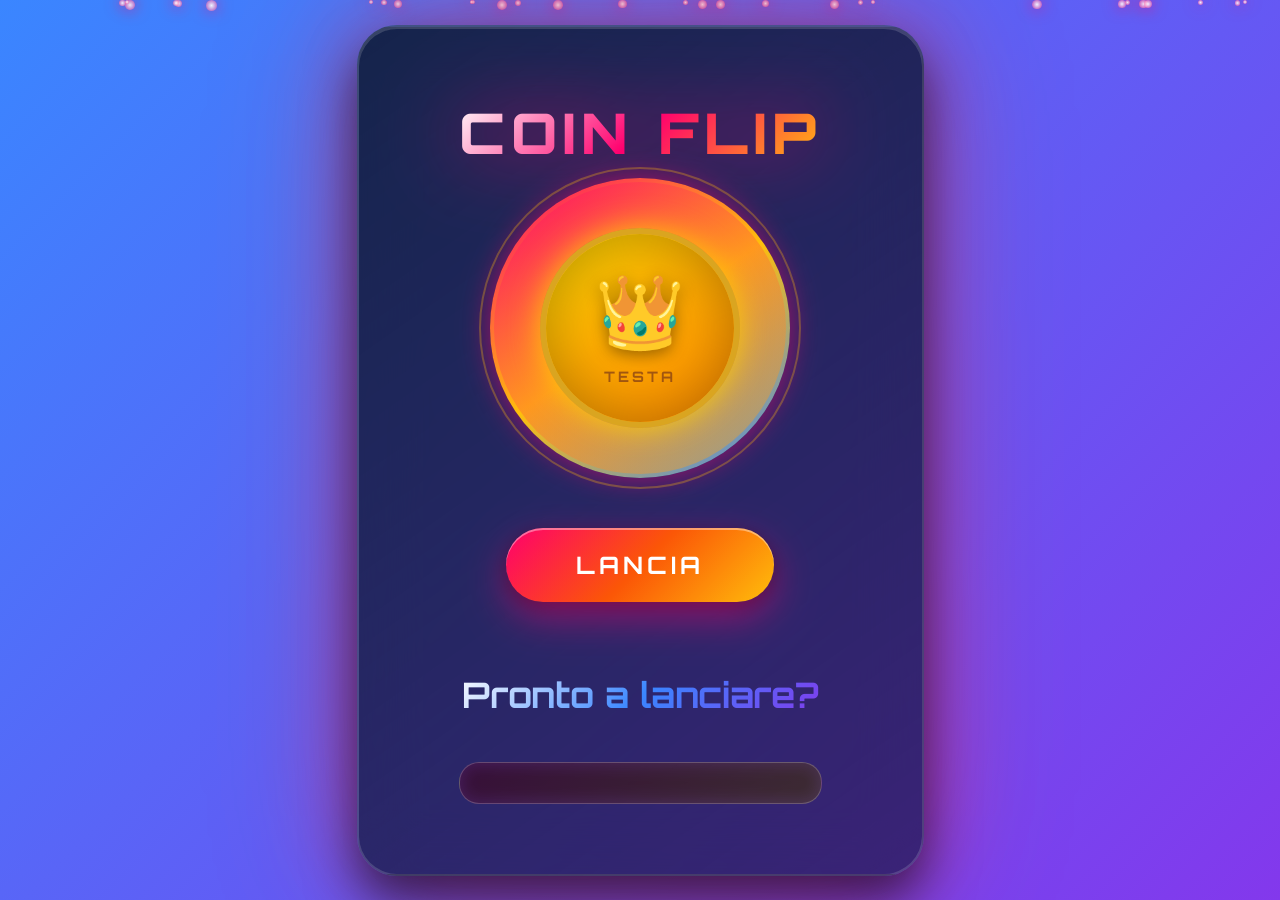
==== index.html @ 88135668 "Nuova moneta 3D CSS con animazioni fluide: rotazione realistica, effetti dorati/argentati" ====
<!DOCTYPE html>
<html lang="it">
<head>
    <meta charset="UTF-8">
    <meta name="viewport" content="width=device-width, initial-scale=1.0">
    <title>Lancio della Moneta | Coin Flip</title>
    <link rel="stylesheet" href="style.css">
</head>
<body>
    <div class="particles" id="particles"></div>
    
    <div class="container">
        <h1>COIN FLIP</h1>
        
        <div class="coin-container">
            <div class="coin-ring"></div>
            <div class="coin" id="coin">
                <div class="coin-face coin-head">
                    <div class="coin-inner">
                        <div class="coin-symbol">👑</div>
                        <div class="coin-label">TESTA</div>
                    </div>
                </div>
                <div class="coin-face coin-tail">
                    <div class="coin-inner">
                        <div class="coin-symbol">🌿</div>
                        <div class="coin-label">CROCE</div>
                    </div>
                </div>
            </div>
        </div>
        
        <button onclick="lancia()" id="btn-lancia">LANCIA</button>
        
        <p id="ris">Pronto a lanciare?</p>
        
        <div class="stats">
            <span id="stats-text"></span>
        </div>
    </div>

    <script src="script.js"></script>
</body>
</html>
---- style.css ----
@import url('https://fonts.googleapis.com/css2?family=Orbitron:wght@400;700;900&family=Rajdhani:wght@300;500;700&display=swap');

* {
    margin: 0;
    padding: 0;
    box-sizing: border-box;
}

body {
    min-height: 100vh;
    display: flex;
    flex-direction: column;
    align-items: center;
    justify-content: center;
    font-family: 'Rajdhani', sans-serif;
    background: linear-gradient(-45deg, #ff006e, #fb5607, #ffbe0b, #8338ec, #3a86ff);
    background-size: 400% 400%;
    animation: gradientShift 15s ease infinite;
    overflow: hidden;
}

@keyframes gradientShift {
    0% { background-position: 0% 50%; }
    50% { background-position: 100% 50%; }
    100% { background-position: 0% 50%; }
}

.container {
    position: relative;
    background: linear-gradient(145deg, rgba(0, 0, 0, 0.7) 0%, rgba(0, 0, 0, 0.5) 100%);
    backdrop-filter: blur(30px);
    border-radius: 40px;
    padding: 70px 100px;
    box-shadow: 
        0 25px 50px rgba(0, 0, 0, 0.6),
        0 0 100px rgba(255, 0, 110, 0.4),
        0 0 150px rgba(251, 86, 7, 0.3),
        inset 0 2px 0 rgba(255, 255, 255, 0.15);
    border: 2px solid rgba(255, 255, 255, 0.15);
    text-align: center;
    animation: containerFloat 6s ease-in-out infinite;
}

@keyframes containerFloat {
    0%, 100% { transform: translateY(0); }
    50% { transform: translateY(-10px); }
}

h1 {
    font-family: 'Orbitron', sans-serif;
    font-size: 3.5rem;
    font-weight: 900;
    background: linear-gradient(135deg, #fff 0%, #ff006e 50%, #ffbe0b 100%);
    -webkit-background-clip: text;
    -webkit-text-fill-color: transparent;
    background-clip: text;
    margin-bottom: 20px;
    letter-spacing: 6px;
    filter: drop-shadow(0 0 40px rgba(255, 0, 110, 0.9));
    animation: titlePulse 3s ease-in-out infinite;
}

@keyframes titlePulse {
    0%, 100% { filter: drop-shadow(0 0 40px rgba(255, 0, 110, 0.9)); }
    50% { filter: drop-shadow(0 0 60px rgba(255, 190, 11, 1)); }
}

.coin-container {
    position: relative;
    width: 240px;
    height: 240px;
    margin: 40px auto;
    display: flex;
    align-items: center;
    justify-content: center;
    perspective: 1200px;
}

.coin-ring {
    position: absolute;
    width: 300px;
    height: 300px;
    border-radius: 50%;
    border: 4px solid transparent;
    background: linear-gradient(145deg, rgba(255, 0, 110, 0.4), rgba(255, 190, 11, 0.4)) padding-box,
                linear-gradient(145deg, #ff006e, #ffbe0b, #3a86ff) border-box;
    animation: ringRotate 3s linear infinite;
    box-shadow: 0 0 30px rgba(255, 0, 110, 0.6);
}

@keyframes ringRotate {
    0% { transform: rotate(0deg); }
    100% { transform: rotate(360deg); }
}

.coin-ring::before {
    content: '';
    position: absolute;
    top: -15px;
    left: -15px;
    right: -15px;
    bottom: -15px;
    border-radius: 50%;
    border: 2px solid rgba(255, 190, 11, 0.3);
    animation: ringRotate 6s linear infinite reverse;
}

.coin {
    width: 200px;
    height: 200px;
    position: relative;
    transform-style: preserve-3d;
    transition: transform 0.1s;
}

.coin.flipping {
    animation: coinFlip 0.15s linear infinite;
}

@keyframes coinFlip {
    0% { transform: rotateY(0deg) rotateX(0deg); }
    25% { transform: rotateY(90deg) rotateX(10deg); }
    50% { transform: rotateY(180deg) rotateX(0deg); }
    75% { transform: rotateY(270deg) rotateX(-10deg); }
    100% { transform: rotateY(360deg) rotateX(0deg); }
}

.coin.landing-head {
    animation: landHead 1s cubic-bezier(0.68, -0.55, 0.265, 1.55) forwards;
}

.coin.landing-tail {
    animation: landTail 1s cubic-bezier(0.68, -0.55, 0.265, 1.55) forwards;
}

@keyframes landHead {
    0% { transform: rotateY(1800deg) rotateX(20deg) scale(0.5); }
    50% { transform: rotateY(0deg) rotateX(-10deg) scale(1.1); }
    70% { transform: rotateY(0deg) rotateX(5deg) scale(1); }
    100% { transform: rotateY(0deg) rotateX(0deg) scale(1); }
}

@keyframes landTail {
    0% { transform: rotateY(1800deg) rotateX(20deg) scale(0.5); }
    50% { transform: rotateY(180deg) rotateX(-10deg) scale(1.1); }
    70% { transform: rotateY(180deg) rotateX(5deg) scale(1); }
    100% { transform: rotateY(180deg) rotateX(0deg) scale(1); }
}

.coin-face {
    position: absolute;
    width: 100%;
    height: 100%;
    border-radius: 50%;
    backface-visibility: hidden;
    display: flex;
    align-items: center;
    justify-content: center;
    box-shadow: 
        0 0 30px rgba(255, 215, 0, 0.8),
        inset 0 0 60px rgba(0, 0, 0, 0.3);
}

.coin-head {
    background: linear-gradient(145deg, #ffd700 0%, #ffaa00 50%, #ff8c00 100%);
    border: 6px solid #daa520;
}

.coin-tail {
    background: linear-gradient(145deg, #c0c0c0 0%, #a8a8a8 50%, #909090 100%);
    border: 6px solid #808080;
    transform: rotateY(180deg);
}

.coin-inner {
    display: flex;
    flex-direction: column;
    align-items: center;
    justify-content: center;
}

.coin-symbol {
    font-size: 4.5rem;
    margin-bottom: 5px;
    filter: drop-shadow(0 4px 8px rgba(0, 0, 0, 0.4));
}

.coin-label {
    font-family: 'Orbitron', sans-serif;
    font-size: 0.9rem;
    font-weight: 700;
    color: rgba(0, 0, 0, 0.7);
    letter-spacing: 3px;
    text-transform: uppercase;
}

.coin-head .coin-label {
    color: rgba(139, 69, 19, 0.8);
}

.coin-tail .coin-label {
    color: rgba(50, 50, 50, 0.8);
}

button {
    position: relative;
    background: linear-gradient(135deg, #ff006e 0%, #fb5607 50%, #ffbe0b 100%);
    color: white;
    border: none;
    padding: 22px 70px;
    font-size: 1.5rem;
    font-weight: 700;
    font-family: 'Orbitron', sans-serif;
    border-radius: 60px;
    cursor: pointer;
    margin: 40px 0;
    box-shadow: 
        0 15px 40px rgba(255, 0, 110, 0.5),
        0 5px 15px rgba(0, 0, 0, 0.4),
        inset 0 2px 0 rgba(255, 255, 255, 0.4);
    transition: all 0.4s cubic-bezier(0.68, -0.55, 0.265, 1.55);
    letter-spacing: 4px;
    text-transform: uppercase;
    overflow: hidden;
}

button::before {
    content: '';
    position: absolute;
    top: 0;
    left: -100%;
    width: 100%;
    height: 100%;
    background: linear-gradient(90deg, transparent, rgba(255, 255, 255, 0.4), transparent);
    transition: left 0.5s;
}

button:hover::before {
    left: 100%;
}

button:hover {
    transform: translateY(-8px) scale(1.05);
    box-shadow: 
        0 25px 60px rgba(255, 0, 110, 0.7),
        0 10px 30px rgba(0, 0, 0, 0.5),
        inset 0 2px 0 rgba(255, 255, 255, 0.5);
}

button:active {
    transform: translateY(-4px) scale(1.02);
}

button:disabled {
    opacity: 0.7;
    cursor: not-allowed;
    transform: none;
}

#ris {
    font-family: 'Orbitron', sans-serif;
    font-size: 2.2rem;
    font-weight: 700;
    background: linear-gradient(135deg, #fff 0%, #3a86ff 50%, #8338ec 100%);
    -webkit-background-clip: text;
    -webkit-text-fill-color: transparent;
    background-clip: text;
    margin-top: 30px;
    min-height: 50px;
    animation: resultGlow 2s ease-in-out infinite;
}

@keyframes resultGlow {
    0%, 100% { filter: drop-shadow(0 0 15px rgba(58, 134, 255, 0.6)); }
    50% { filter: drop-shadow(0 0 30px rgba(131, 56, 236, 0.9)); }
}

.particles {
    position: fixed;
    top: 0;
    left: 0;
    width: 100%;
    height: 100%;
    pointer-events: none;
    z-index: -1;
}

.particle {
    position: absolute;
    background: radial-gradient(circle, rgba(255, 255, 255, 0.9) 0%, rgba(255, 0, 110, 0.5) 100%);
    border-radius: 50%;
    animation: float 20s infinite ease-in-out;
    box-shadow: 0 0 15px rgba(255, 0, 110, 0.7);
}

@keyframes float {
    0%, 100% {
        transform: translateY(100vh) rotate(0deg) scale(0);
        opacity: 0;
    }
    10% {
        opacity: 1;
        transform: translateY(80vh) rotate(180deg) scale(1);
    }
    90% {
        opacity: 1;
        transform: translateY(-80vh) rotate(540deg) scale(1);
    }
    100% {
        transform: translateY(-100vh) rotate(720deg) scale(0);
        opacity: 0;
    }
}

.stats {
    margin-top: 40px;
    padding: 20px 40px;
    background: linear-gradient(135deg, rgba(255, 0, 110, 0.15) 0%, rgba(255, 190, 11, 0.15) 100%);
    border-radius: 20px;
    border: 1px solid rgba(255, 255, 255, 0.2);
    backdrop-filter: blur(10px);
}

.stats span {
    font-family: 'Rajdhani', sans-serif;
    font-size: 1.1rem;
    font-weight: 500;
    color: rgba(255, 255, 255, 0.95);
    letter-spacing: 1px;
}

.confetti {
    position: fixed;
    pointer-events: none;
    z-index: 1000;
}

@keyframes confettiFall {
    0% {
        transform: translateY(-100vh) rotate(0deg);
        opacity: 1;
    }
    100% {
        transform: translateY(100vh) rotate(720deg);
        opacity: 0;
    }
}

@media (max-width: 768px) {
    .container {
        padding: 40px 30px;
        margin: 20px;
    }
    
    h1 {
        font-size: 2rem;
    }
    
    button {
        padding: 18px 50px;
        font-size: 1.2rem;
    }
    
    #res {
        font-size: 1.5rem;
    }
    
    .coin-container {
        width: 180px;
        height: 180px;
    }
    
    .coin {
        width: 150px;
        height: 150px;
    }
    
    .coin-ring {
        width: 220px;
        height: 220px;
    }
    
    .coin-symbol {
        font-size: 3.5rem;
    }
    
    .coin-label {
        font-size: 0.7rem;
    }
}
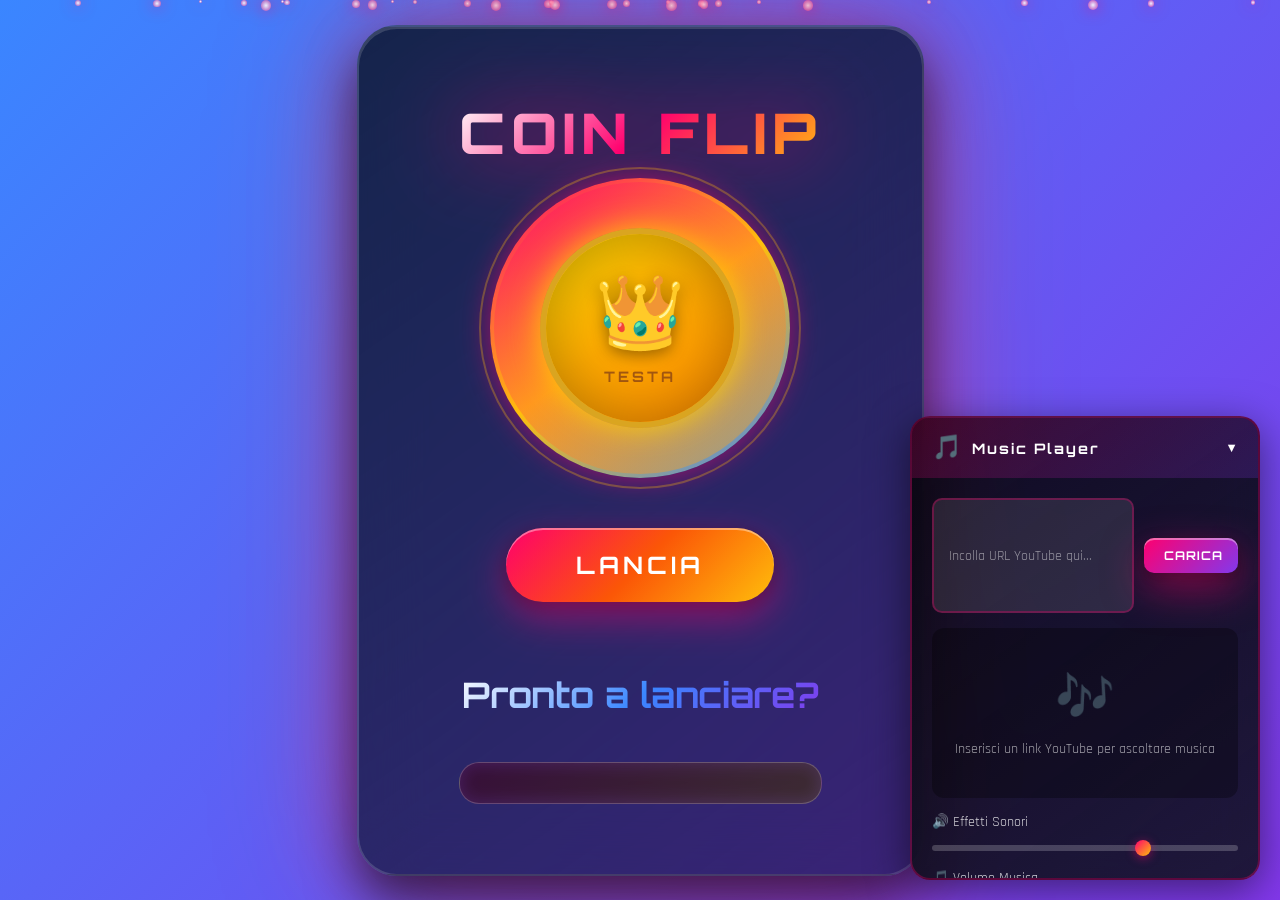
==== commit 4b246ddb: "Aggiunto player musicale YouTube e effetti sonori sintetici per lancio e risultato" ====
--- a/index.html
+++ b/index.html
@@ -38,6 +38,41 @@
             <span id="stats-text"></span>
         </div>
     </div>
+    
+    <div class="music-player" id="musicPlayer">
+        <div class="music-header" onclick="toggleMusicPlayer()">
+            <span class="music-icon">🎵</span>
+            <span class="music-title">Music Player</span>
+            <span class="music-toggle" id="toggleIcon">▼</span>
+        </div>
+        <div class="music-body" id="musicBody">
+            <div class="music-input-group">
+                <input type="text" id="youtubeUrl" placeholder="Incolla URL YouTube qui..." />
+                <button onclick="loadYouTubeVideo()" class="btn-load">CARICA</button>
+            </div>
+            <div class="youtube-container" id="youtubeContainer">
+                <div class="youtube-placeholder" id="youtubePlaceholder">
+                    <span class="placeholder-icon">🎶</span>
+                    <p>Inserisci un link YouTube per ascoltare musica</p>
+                </div>
+            </div>
+            <div class="sound-controls">
+                <div class="control-group">
+                    <label>🔊 Effetti Sonori</label>
+                    <input type="range" id="sfxVolume" min="0" max="100" value="70" onchange="updateSfxVolume()">
+                </div>
+                <div class="control-group">
+                    <label>🎵 Volume Musica</label>
+                    <input type="range" id="musicVolume" min="0" max="100" value="50" onchange="updateMusicVolume()">
+                </div>
+            </div>
+            <div class="preset-buttons">
+                <button onclick="loadPreset('dQw4w9WgXcQ')" class="preset-btn">🎸 Rick Roll</button>
+                <button onclick="loadPreset('fJ9rUzIMcZQ')" class="preset-btn">🎹 Lofi Beats</button>
+                <button onclick="loadPreset('j0kLV7U78Vk')" class="preset-btn">🎸 Rock Classics</button>
+            </div>
+        </div>
+    </div>
 
     <script src="script.js"></script>
 </body>
--- a/style.css
+++ b/style.css
@@ -346,6 +346,208 @@
     }
 }
 
+.music-player {
+    position: fixed;
+    bottom: 20px;
+    right: 20px;
+    width: 350px;
+    background: linear-gradient(145deg, rgba(0, 0, 0, 0.85) 0%, rgba(20, 20, 40, 0.9) 100%);
+    backdrop-filter: blur(20px);
+    border-radius: 20px;
+    border: 2px solid rgba(255, 0, 110, 0.3);
+    box-shadow: 0 10px 40px rgba(0, 0, 0, 0.5);
+    z-index: 100;
+    overflow: hidden;
+}
+
+.music-header {
+    padding: 15px 20px;
+    background: linear-gradient(135deg, rgba(255, 0, 110, 0.2) 0%, rgba(131, 56, 236, 0.2) 100%);
+    cursor: pointer;
+    display: flex;
+    align-items: center;
+    gap: 10px;
+    transition: all 0.3s ease;
+}
+
+.music-header:hover {
+    background: linear-gradient(135deg, rgba(255, 0, 110, 0.3) 0%, rgba(131, 56, 236, 0.3) 100%);
+}
+
+.music-icon {
+    font-size: 1.5rem;
+}
+
+.music-title {
+    font-family: 'Orbitron', sans-serif;
+    font-size: 0.9rem;
+    font-weight: 700;
+    color: #fff;
+    letter-spacing: 2px;
+    flex: 1;
+}
+
+.music-toggle {
+    color: #fff;
+    font-size: 0.8rem;
+    transition: transform 0.3s ease;
+}
+
+.music-toggle.collapsed {
+    transform: rotate(-90deg);
+}
+
+.music-body {
+    padding: 20px;
+    max-height: 400px;
+    overflow: hidden;
+    transition: all 0.4s ease;
+}
+
+.music-body.collapsed {
+    max-height: 0;
+    padding: 0 20px;
+}
+
+.music-input-group {
+    display: flex;
+    gap: 10px;
+    margin-bottom: 15px;
+}
+
+.music-input-group input {
+    flex: 1;
+    padding: 10px 15px;
+    border: 2px solid rgba(255, 0, 110, 0.3);
+    border-radius: 10px;
+    background: rgba(255, 255, 255, 0.1);
+    color: #fff;
+    font-family: 'Rajdhani', sans-serif;
+    font-size: 0.9rem;
+    outline: none;
+    transition: all 0.3s ease;
+}
+
+.music-input-group input::placeholder {
+    color: rgba(255, 255, 255, 0.5);
+}
+
+.music-input-group input:focus {
+    border-color: #ff006e;
+    background: rgba(255, 255, 255, 0.15);
+}
+
+.btn-load {
+    padding: 10px 20px;
+    background: linear-gradient(135deg, #ff006e 0%, #8338ec 100%);
+    color: #fff;
+    border: none;
+    border-radius: 10px;
+    font-family: 'Orbitron', sans-serif;
+    font-size: 0.75rem;
+    font-weight: 700;
+    cursor: pointer;
+    transition: all 0.3s ease;
+    letter-spacing: 1px;
+}
+
+.btn-load:hover {
+    transform: scale(1.05);
+    box-shadow: 0 5px 20px rgba(255, 0, 110, 0.5);
+}
+
+.youtube-container {
+    margin: 15px 0;
+    border-radius: 12px;
+    overflow: hidden;
+    background: rgba(0, 0, 0, 0.3);
+}
+
+.youtube-placeholder {
+    padding: 40px 20px;
+    text-align: center;
+    color: rgba(255, 255, 255, 0.6);
+}
+
+.placeholder-icon {
+    font-size: 3rem;
+    display: block;
+    margin-bottom: 10px;
+}
+
+.youtube-placeholder p {
+    font-size: 0.85rem;
+    font-family: 'Rajdhani', sans-serif;
+}
+
+.youtube-container iframe {
+    width: 100%;
+    height: 200px;
+    border: none;
+    border-radius: 12px;
+}
+
+.sound-controls {
+    margin: 15px 0;
+}
+
+.control-group {
+    margin-bottom: 12px;
+}
+
+.control-group label {
+    display: block;
+    font-family: 'Rajdhani', sans-serif;
+    font-size: 0.85rem;
+    color: rgba(255, 255, 255, 0.8);
+    margin-bottom: 5px;
+}
+
+.control-group input[type="range"] {
+    width: 100%;
+    height: 6px;
+    border-radius: 3px;
+    background: rgba(255, 255, 255, 0.2);
+    outline: none;
+    -webkit-appearance: none;
+}
+
+.control-group input[type="range"]::-webkit-slider-thumb {
+    -webkit-appearance: none;
+    width: 16px;
+    height: 16px;
+    border-radius: 50%;
+    background: linear-gradient(135deg, #ff006e, #ffbe0b);
+    cursor: pointer;
+    box-shadow: 0 2px 10px rgba(255, 0, 110, 0.5);
+}
+
+.preset-buttons {
+    display: flex;
+    gap: 8px;
+    flex-wrap: wrap;
+}
+
+.preset-btn {
+    flex: 1;
+    min-width: 80px;
+    padding: 8px 12px;
+    background: linear-gradient(135deg, rgba(255, 0, 110, 0.3) 0%, rgba(131, 56, 236, 0.3) 100%);
+    border: 1px solid rgba(255, 255, 255, 0.2);
+    border-radius: 8px;
+    color: #fff;
+    font-family: 'Rajdhani', sans-serif;
+    font-size: 0.75rem;
+    font-weight: 600;
+    cursor: pointer;
+    transition: all 0.3s ease;
+}
+
+.preset-btn:hover {
+    background: linear-gradient(135deg, rgba(255, 0, 110, 0.5) 0%, rgba(131, 56, 236, 0.5) 100%);
+    transform: translateY(-2px);
+}
+
 @media (max-width: 768px) {
     .container {
         padding: 40px 30px;
@@ -387,4 +589,10 @@
     .coin-label {
         font-size: 0.7rem;
     }
-}
+    
+    .music-player {
+        width: calc(100% - 40px);
+        left: 20px;
+        right: 20px;
+    }
+}
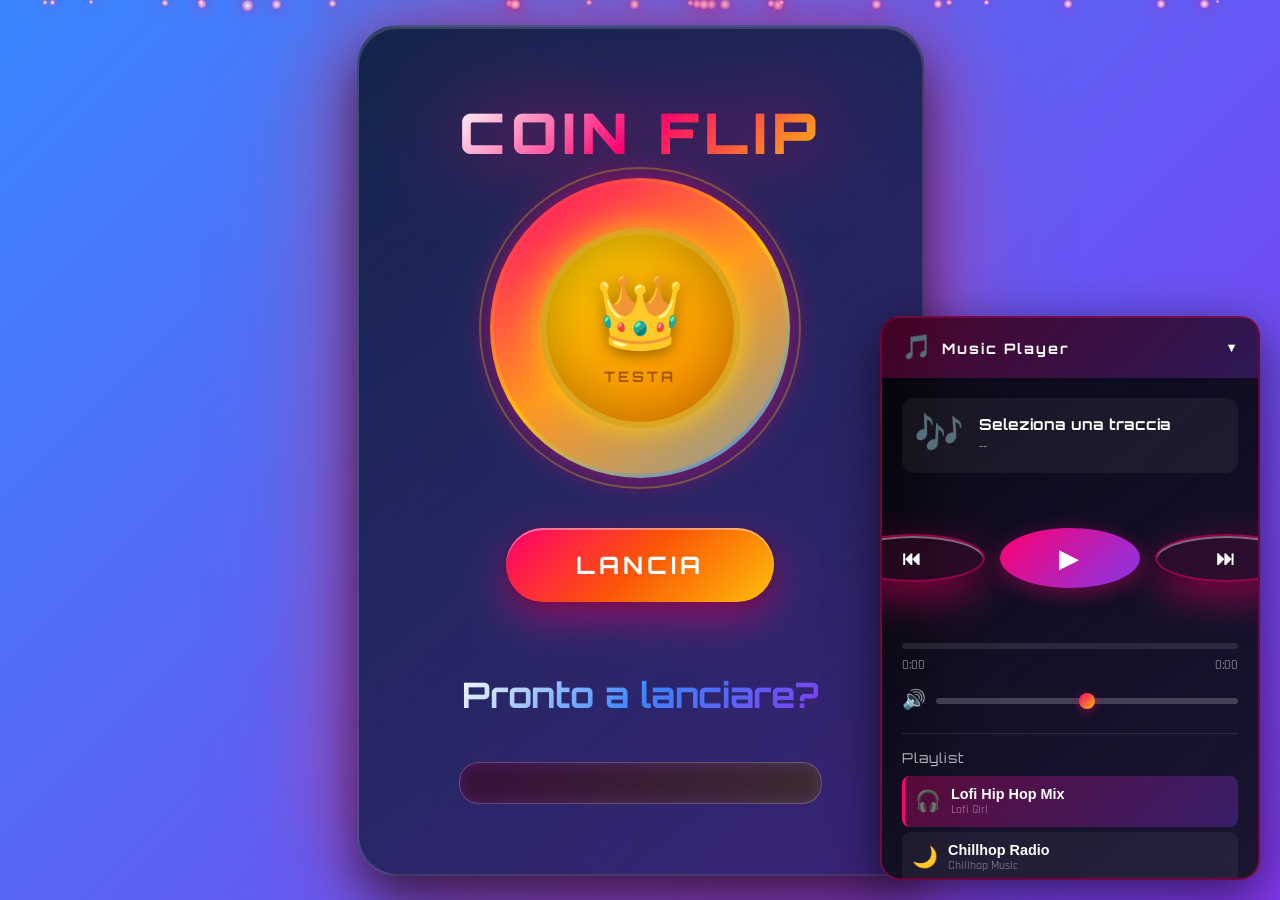
==== commit 3a73fbe3: "Rimpiazzato YouTube con player audio personalizzato: playlist, controlli completi, streaming radio" ====
--- a/index.html
+++ b/index.html
@@ -46,30 +46,40 @@
             <span class="music-toggle" id="toggleIcon">▼</span>
         </div>
         <div class="music-body" id="musicBody">
-            <div class="music-input-group">
-                <input type="text" id="youtubeUrl" placeholder="Incolla URL YouTube qui..." />
-                <button onclick="loadYouTubeVideo()" class="btn-load">CARICA</button>
-            </div>
-            <div class="youtube-container" id="youtubeContainer">
-                <div class="youtube-placeholder" id="youtubePlaceholder">
-                    <span class="placeholder-icon">🎶</span>
-                    <p>Inserisci un link YouTube per ascoltare musica</p>
+            <div class="now-playing">
+                <div class="track-info">
+                    <div class="track-icon">🎶</div>
+                    <div class="track-details">
+                        <div class="track-name" id="trackName">Seleziona una traccia</div>
+                        <div class="track-artist" id="trackArtist">--</div>
+                    </div>
                 </div>
-            </div>
-            <div class="sound-controls">
-                <div class="control-group">
-                    <label>🔊 Effetti Sonori</label>
-                    <input type="range" id="sfxVolume" min="0" max="100" value="70" onchange="updateSfxVolume()">
+                <audio id="audioPlayer" preload="auto"></audio>
+                <div class="audio-controls">
+                    <button class="control-btn" onclick="prevTrack()">⏮</button>
+                    <button class="control-btn play-btn" id="playBtn" onclick="togglePlay()">▶</button>
+                    <button class="control-btn" onclick="nextTrack()">⏭</button>
                 </div>
-                <div class="control-group">
-                    <label>🎵 Volume Musica</label>
+                <div class="progress-container" onclick="seekAudio(event)">
+                    <div class="progress-bar" id="progressBar"></div>
+                </div>
+                <div class="time-display">
+                    <span id="currentTime">0:00</span>
+                    <span id="duration">0:00</span>
+                </div>
+                <div class="volume-control">
+                    <span>🔊</span>
                     <input type="range" id="musicVolume" min="0" max="100" value="50" onchange="updateMusicVolume()">
                 </div>
             </div>
-            <div class="preset-buttons">
-                <button onclick="loadPreset('dQw4w9WgXcQ')" class="preset-btn">🎸 Rick Roll</button>
-                <button onclick="loadPreset('fJ9rUzIMcZQ')" class="preset-btn">🎹 Lofi Beats</button>
-                <button onclick="loadPreset('j0kLV7U78Vk')" class="preset-btn">🎸 Rock Classics</button>
+            <div class="playlist">
+                <div class="playlist-header">Playlist</div>
+                <div class="playlist-items" id="playlistItems">
+                </div>
+            </div>
+            <div class="custom-url">
+                <input type="text" id="customUrl" placeholder="URL file audio MP3...">
+                <button onclick="loadCustomAudio()" class="btn-load">AGGIUNGI</button>
             </div>
         </div>
     </div>
--- a/style.css
+++ b/style.css
@@ -350,19 +350,19 @@
     position: fixed;
     bottom: 20px;
     right: 20px;
-    width: 350px;
-    background: linear-gradient(145deg, rgba(0, 0, 0, 0.85) 0%, rgba(20, 20, 40, 0.9) 100%);
+    width: 380px;
+    background: linear-gradient(145deg, rgba(0, 0, 0, 0.9) 0%, rgba(20, 20, 40, 0.95) 100%);
     backdrop-filter: blur(20px);
     border-radius: 20px;
-    border: 2px solid rgba(255, 0, 110, 0.3);
-    box-shadow: 0 10px 40px rgba(0, 0, 0, 0.5);
+    border: 2px solid rgba(255, 0, 110, 0.4);
+    box-shadow: 0 15px 50px rgba(0, 0, 0, 0.6);
     z-index: 100;
     overflow: hidden;
 }
 
 .music-header {
     padding: 15px 20px;
-    background: linear-gradient(135deg, rgba(255, 0, 110, 0.2) 0%, rgba(131, 56, 236, 0.2) 100%);
+    background: linear-gradient(135deg, rgba(255, 0, 110, 0.25) 0%, rgba(131, 56, 236, 0.25) 100%);
     cursor: pointer;
     display: flex;
     align-items: center;
@@ -371,11 +371,17 @@
 }
 
 .music-header:hover {
-    background: linear-gradient(135deg, rgba(255, 0, 110, 0.3) 0%, rgba(131, 56, 236, 0.3) 100%);
+    background: linear-gradient(135deg, rgba(255, 0, 110, 0.35) 0%, rgba(131, 56, 236, 0.35) 100%);
 }
 
 .music-icon {
     font-size: 1.5rem;
+    animation: pulse 2s ease-in-out infinite;
+}
+
+@keyframes pulse {
+    0%, 100% { transform: scale(1); }
+    50% { transform: scale(1.1); }
 }
 
 .music-title {
@@ -399,8 +405,8 @@
 
 .music-body {
     padding: 20px;
-    max-height: 400px;
-    overflow: hidden;
+    max-height: 500px;
+    overflow-y: auto;
     transition: all 0.4s ease;
 }
 
@@ -409,13 +415,219 @@
     padding: 0 20px;
 }
 
-.music-input-group {
-    display: flex;
+.now-playing {
+    margin-bottom: 20px;
+}
+
+.track-info {
+    display: flex;
+    align-items: center;
+    gap: 15px;
+    margin-bottom: 15px;
+    padding: 12px;
+    background: rgba(255, 255, 255, 0.05);
+    border-radius: 12px;
+}
+
+.track-icon {
+    font-size: 2.5rem;
+    animation: bounce 1s ease-in-out infinite;
+}
+
+@keyframes bounce {
+    0%, 100% { transform: translateY(0); }
+    50% { transform: translateY(-5px); }
+}
+
+.track-icon.paused {
+    animation: none;
+}
+
+.track-details {
+    flex: 1;
+}
+
+.track-name {
+    font-family: 'Orbitron', sans-serif;
+    font-size: 0.95rem;
+    font-weight: 700;
+    color: #fff;
+    margin-bottom: 4px;
+}
+
+.track-artist {
+    font-family: 'Rajdhani', sans-serif;
+    font-size: 0.85rem;
+    color: rgba(255, 255, 255, 0.6);
+}
+
+.audio-controls {
+    display: flex;
+    align-items: center;
+    justify-content: center;
+    gap: 15px;
+    margin-bottom: 15px;
+}
+
+.control-btn {
+    width: 45px;
+    height: 45px;
+    border-radius: 50%;
+    border: 2px solid rgba(255, 0, 110, 0.5);
+    background: rgba(255, 0, 110, 0.1);
+    color: #fff;
+    font-size: 1.2rem;
+    cursor: pointer;
+    transition: all 0.3s ease;
+    display: flex;
+    align-items: center;
+    justify-content: center;
+}
+
+.control-btn:hover {
+    background: rgba(255, 0, 110, 0.3);
+    transform: scale(1.1);
+}
+
+.play-btn {
+    width: 60px;
+    height: 60px;
+    font-size: 1.5rem;
+    background: linear-gradient(135deg, #ff006e 0%, #8338ec 100%);
+    border: none;
+    box-shadow: 0 5px 20px rgba(255, 0, 110, 0.4);
+}
+
+.play-btn:hover {
+    box-shadow: 0 8px 30px rgba(255, 0, 110, 0.6);
+}
+
+.progress-container {
+    width: 100%;
+    height: 6px;
+    background: rgba(255, 255, 255, 0.1);
+    border-radius: 3px;
+    cursor: pointer;
+    margin-bottom: 8px;
+    overflow: hidden;
+}
+
+.progress-bar {
+    height: 100%;
+    background: linear-gradient(90deg, #ff006e 0%, #ffbe0b 100%);
+    border-radius: 3px;
+    width: 0%;
+    transition: width 0.1s linear;
+}
+
+.time-display {
+    display: flex;
+    justify-content: space-between;
+    font-family: 'Rajdhani', sans-serif;
+    font-size: 0.8rem;
+    color: rgba(255, 255, 255, 0.6);
+    margin-bottom: 15px;
+}
+
+.volume-control {
+    display: flex;
+    align-items: center;
     gap: 10px;
-    margin-bottom: 15px;
-}
-
-.music-input-group input {
+}
+
+.volume-control span {
+    font-size: 1.2rem;
+}
+
+.volume-control input[type="range"] {
+    flex: 1;
+    height: 6px;
+    border-radius: 3px;
+    background: rgba(255, 255, 255, 0.2);
+    outline: none;
+    -webkit-appearance: none;
+}
+
+.volume-control input[type="range"]::-webkit-slider-thumb {
+    -webkit-appearance: none;
+    width: 16px;
+    height: 16px;
+    border-radius: 50%;
+    background: linear-gradient(135deg, #ff006e, #ffbe0b);
+    cursor: pointer;
+    box-shadow: 0 2px 10px rgba(255, 0, 110, 0.5);
+}
+
+.playlist {
+    margin-top: 15px;
+    border-top: 1px solid rgba(255, 255, 255, 0.1);
+    padding-top: 15px;
+}
+
+.playlist-header {
+    font-family: 'Orbitron', sans-serif;
+    font-size: 0.85rem;
+    color: rgba(255, 255, 255, 0.7);
+    letter-spacing: 1px;
+    margin-bottom: 10px;
+}
+
+.playlist-items {
+    max-height: 150px;
+    overflow-y: auto;
+}
+
+.playlist-item {
+    display: flex;
+    align-items: center;
+    padding: 10px;
+    margin-bottom: 5px;
+    background: rgba(255, 255, 255, 0.05);
+    border-radius: 8px;
+    cursor: pointer;
+    transition: all 0.3s ease;
+}
+
+.playlist-item:hover {
+    background: rgba(255, 0, 110, 0.2);
+}
+
+.playlist-item.active {
+    background: linear-gradient(135deg, rgba(255, 0, 110, 0.3) 0%, rgba(131, 56, 236, 0.3) 100%);
+    border-left: 3px solid #ff006e;
+}
+
+.playlist-item-icon {
+    font-size: 1.3rem;
+    margin-right: 10px;
+}
+
+.playlist-item-info {
+    flex: 1;
+}
+
+.playlist-item-name {
+    font-family: 'Rajdhani', sans-serif;
+    font-size: 0.9rem;
+    color: #fff;
+    font-weight: 600;
+}
+
+.playlist-item-duration {
+    font-family: 'Rajdhani', sans-serif;
+    font-size: 0.75rem;
+    color: rgba(255, 255, 255, 0.5);
+}
+
+.custom-url {
+    display: flex;
+    gap: 10px;
+    margin-top: 15px;
+    padding-top: 15px;
+    border-top: 1px solid rgba(255, 255, 255, 0.1);
+}
+
+.custom-url input {
     flex: 1;
     padding: 10px 15px;
     border: 2px solid rgba(255, 0, 110, 0.3);
@@ -423,16 +635,16 @@
     background: rgba(255, 255, 255, 0.1);
     color: #fff;
     font-family: 'Rajdhani', sans-serif;
-    font-size: 0.9rem;
+    font-size: 0.85rem;
     outline: none;
     transition: all 0.3s ease;
 }
 
-.music-input-group input::placeholder {
-    color: rgba(255, 255, 255, 0.5);
-}
-
-.music-input-group input:focus {
+.custom-url input::placeholder {
+    color: rgba(255, 255, 255, 0.4);
+}
+
+.custom-url input:focus {
     border-color: #ff006e;
     background: rgba(255, 255, 255, 0.15);
 }
@@ -444,108 +656,17 @@
     border: none;
     border-radius: 10px;
     font-family: 'Orbitron', sans-serif;
-    font-size: 0.75rem;
+    font-size: 0.7rem;
     font-weight: 700;
     cursor: pointer;
     transition: all 0.3s ease;
     letter-spacing: 1px;
+    white-space: nowrap;
 }
 
 .btn-load:hover {
     transform: scale(1.05);
     box-shadow: 0 5px 20px rgba(255, 0, 110, 0.5);
-}
-
-.youtube-container {
-    margin: 15px 0;
-    border-radius: 12px;
-    overflow: hidden;
-    background: rgba(0, 0, 0, 0.3);
-}
-
-.youtube-placeholder {
-    padding: 40px 20px;
-    text-align: center;
-    color: rgba(255, 255, 255, 0.6);
-}
-
-.placeholder-icon {
-    font-size: 3rem;
-    display: block;
-    margin-bottom: 10px;
-}
-
-.youtube-placeholder p {
-    font-size: 0.85rem;
-    font-family: 'Rajdhani', sans-serif;
-}
-
-.youtube-container iframe {
-    width: 100%;
-    height: 200px;
-    border: none;
-    border-radius: 12px;
-}
-
-.sound-controls {
-    margin: 15px 0;
-}
-
-.control-group {
-    margin-bottom: 12px;
-}
-
-.control-group label {
-    display: block;
-    font-family: 'Rajdhani', sans-serif;
-    font-size: 0.85rem;
-    color: rgba(255, 255, 255, 0.8);
-    margin-bottom: 5px;
-}
-
-.control-group input[type="range"] {
-    width: 100%;
-    height: 6px;
-    border-radius: 3px;
-    background: rgba(255, 255, 255, 0.2);
-    outline: none;
-    -webkit-appearance: none;
-}
-
-.control-group input[type="range"]::-webkit-slider-thumb {
-    -webkit-appearance: none;
-    width: 16px;
-    height: 16px;
-    border-radius: 50%;
-    background: linear-gradient(135deg, #ff006e, #ffbe0b);
-    cursor: pointer;
-    box-shadow: 0 2px 10px rgba(255, 0, 110, 0.5);
-}
-
-.preset-buttons {
-    display: flex;
-    gap: 8px;
-    flex-wrap: wrap;
-}
-
-.preset-btn {
-    flex: 1;
-    min-width: 80px;
-    padding: 8px 12px;
-    background: linear-gradient(135deg, rgba(255, 0, 110, 0.3) 0%, rgba(131, 56, 236, 0.3) 100%);
-    border: 1px solid rgba(255, 255, 255, 0.2);
-    border-radius: 8px;
-    color: #fff;
-    font-family: 'Rajdhani', sans-serif;
-    font-size: 0.75rem;
-    font-weight: 600;
-    cursor: pointer;
-    transition: all 0.3s ease;
-}
-
-.preset-btn:hover {
-    background: linear-gradient(135deg, rgba(255, 0, 110, 0.5) 0%, rgba(131, 56, 236, 0.5) 100%);
-    transform: translateY(-2px);
 }
 
 @media (max-width: 768px) {
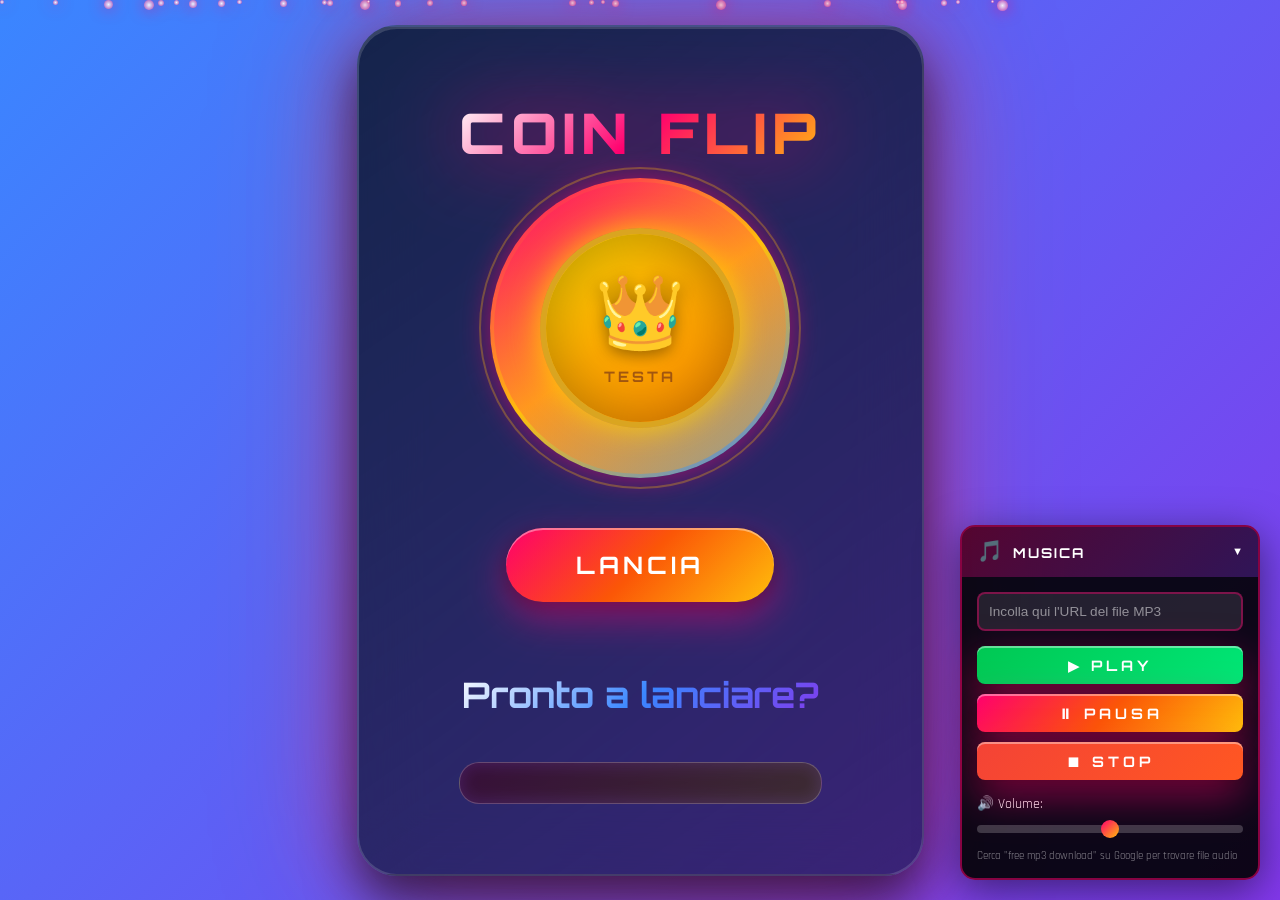
==== commit f9b1f94d: "Player musica semplificato: input URL MP3 con controlli base play/pausa/stop" ====
--- a/index.html
+++ b/index.html
@@ -39,48 +39,22 @@
         </div>
     </div>
     
-    <div class="music-player" id="musicPlayer">
-        <div class="music-header" onclick="toggleMusicPlayer()">
-            <span class="music-icon">🎵</span>
-            <span class="music-title">Music Player</span>
-            <span class="music-toggle" id="toggleIcon">▼</span>
+    <div class="music-player">
+        <div class="music-header" onclick="togglePlayer()">
+            <span>🎵</span>
+            <span class="music-title">MUSICA</span>
+            <span id="toggleIcon">▼</span>
         </div>
         <div class="music-body" id="musicBody">
-            <div class="now-playing">
-                <div class="track-info">
-                    <div class="track-icon">🎶</div>
-                    <div class="track-details">
-                        <div class="track-name" id="trackName">Seleziona una traccia</div>
-                        <div class="track-artist" id="trackArtist">--</div>
-                    </div>
-                </div>
-                <audio id="audioPlayer" preload="auto"></audio>
-                <div class="audio-controls">
-                    <button class="control-btn" onclick="prevTrack()">⏮</button>
-                    <button class="control-btn play-btn" id="playBtn" onclick="togglePlay()">▶</button>
-                    <button class="control-btn" onclick="nextTrack()">⏭</button>
-                </div>
-                <div class="progress-container" onclick="seekAudio(event)">
-                    <div class="progress-bar" id="progressBar"></div>
-                </div>
-                <div class="time-display">
-                    <span id="currentTime">0:00</span>
-                    <span id="duration">0:00</span>
-                </div>
-                <div class="volume-control">
-                    <span>🔊</span>
-                    <input type="range" id="musicVolume" min="0" max="100" value="50" onchange="updateMusicVolume()">
-                </div>
+            <input type="text" id="audioUrl" placeholder="Incolla qui l'URL del file MP3">
+            <button onclick="playAudio()" class="play-btn">▶ PLAY</button>
+            <button onclick="pauseAudio()" class="pause-btn">⏸ PAUSA</button>
+            <button onclick="stopAudio()" class="stop-btn">⏹ STOP</button>
+            <div class="volume-box">
+                <label>🔊 Volume:</label>
+                <input type="range" id="volumeSlider" min="0" max="100" value="50" onchange="changeVolume()">
             </div>
-            <div class="playlist">
-                <div class="playlist-header">Playlist</div>
-                <div class="playlist-items" id="playlistItems">
-                </div>
-            </div>
-            <div class="custom-url">
-                <input type="text" id="customUrl" placeholder="URL file audio MP3...">
-                <button onclick="loadCustomAudio()" class="btn-load">AGGIUNGI</button>
-            </div>
+            <p class="help-text">Cerca "free mp3 download" su Google per trovare file audio</p>
         </div>
     </div>
 
--- a/style.css
+++ b/style.css
@@ -350,323 +350,128 @@
     position: fixed;
     bottom: 20px;
     right: 20px;
-    width: 380px;
-    background: linear-gradient(145deg, rgba(0, 0, 0, 0.9) 0%, rgba(20, 20, 40, 0.95) 100%);
-    backdrop-filter: blur(20px);
-    border-radius: 20px;
-    border: 2px solid rgba(255, 0, 110, 0.4);
-    box-shadow: 0 15px 50px rgba(0, 0, 0, 0.6);
+    width: 300px;
+    background: rgba(0, 0, 0, 0.9);
+    border-radius: 15px;
+    border: 2px solid rgba(255, 0, 110, 0.5);
+    box-shadow: 0 10px 40px rgba(0, 0, 0, 0.5);
     z-index: 100;
-    overflow: hidden;
 }
 
 .music-header {
-    padding: 15px 20px;
-    background: linear-gradient(135deg, rgba(255, 0, 110, 0.25) 0%, rgba(131, 56, 236, 0.25) 100%);
+    padding: 12px 15px;
+    background: linear-gradient(135deg, rgba(255, 0, 110, 0.3) 0%, rgba(131, 56, 236, 0.3) 100%);
     cursor: pointer;
     display: flex;
     align-items: center;
     gap: 10px;
-    transition: all 0.3s ease;
-}
-
-.music-header:hover {
-    background: linear-gradient(135deg, rgba(255, 0, 110, 0.35) 0%, rgba(131, 56, 236, 0.35) 100%);
-}
-
-.music-icon {
-    font-size: 1.5rem;
-    animation: pulse 2s ease-in-out infinite;
-}
-
-@keyframes pulse {
-    0%, 100% { transform: scale(1); }
-    50% { transform: scale(1.1); }
+    border-radius: 13px 13px 0 0;
+    font-size: 1.3rem;
 }
 
 .music-title {
     font-family: 'Orbitron', sans-serif;
-    font-size: 0.9rem;
+    font-size: 0.85rem;
     font-weight: 700;
     color: #fff;
     letter-spacing: 2px;
     flex: 1;
 }
 
-.music-toggle {
-    color: #fff;
-    font-size: 0.8rem;
-    transition: transform 0.3s ease;
-}
-
-.music-toggle.collapsed {
-    transform: rotate(-90deg);
+#toggleIcon {
+    color: #fff;
+    font-size: 0.7rem;
+    transition: transform 0.3s;
 }
 
 .music-body {
-    padding: 20px;
-    max-height: 500px;
-    overflow-y: auto;
-    transition: all 0.4s ease;
-}
-
-.music-body.collapsed {
-    max-height: 0;
-    padding: 0 20px;
-}
-
-.now-playing {
-    margin-bottom: 20px;
-}
-
-.track-info {
-    display: flex;
-    align-items: center;
-    gap: 15px;
-    margin-bottom: 15px;
-    padding: 12px;
-    background: rgba(255, 255, 255, 0.05);
-    border-radius: 12px;
-}
-
-.track-icon {
-    font-size: 2.5rem;
-    animation: bounce 1s ease-in-out infinite;
-}
-
-@keyframes bounce {
-    0%, 100% { transform: translateY(0); }
-    50% { transform: translateY(-5px); }
-}
-
-.track-icon.paused {
-    animation: none;
-}
-
-.track-details {
-    flex: 1;
-}
-
-.track-name {
-    font-family: 'Orbitron', sans-serif;
-    font-size: 0.95rem;
+    padding: 15px;
+}
+
+.music-body.hidden {
+    display: none;
+}
+
+.music-body input[type="text"] {
+    width: 100%;
+    padding: 10px;
+    border: 2px solid rgba(255, 0, 110, 0.4);
+    border-radius: 8px;
+    background: rgba(255, 255, 255, 0.1);
+    color: #fff;
+    font-size: 0.85rem;
+    margin-bottom: 10px;
+    outline: none;
+}
+
+.music-body input[type="text"]::placeholder {
+    color: rgba(255, 255, 255, 0.5);
+}
+
+.music-body button {
+    width: 100%;
+    padding: 10px;
+    margin: 5px 0;
+    font-size: 0.9rem;
+    border: none;
+    border-radius: 8px;
+    cursor: pointer;
     font-weight: 700;
-    color: #fff;
-    margin-bottom: 4px;
-}
-
-.track-artist {
-    font-family: 'Rajdhani', sans-serif;
+    transition: all 0.3s;
+}
+
+.play-btn {
+    background: linear-gradient(135deg, #00c853, #00e676);
+    color: #fff;
+}
+
+.pausa-btn {
+    background: linear-gradient(135deg, #ff9800, #ffc107);
+    color: #fff;
+}
+
+.stop-btn {
+    background: linear-gradient(135deg, #f44336, #ff5722);
+    color: #fff;
+}
+
+.music-body button:hover {
+    transform: scale(1.02);
+}
+
+.volume-box {
+    margin-top: 10px;
+}
+
+.volume-box label {
+    display: block;
+    color: #fff;
     font-size: 0.85rem;
-    color: rgba(255, 255, 255, 0.6);
-}
-
-.audio-controls {
-    display: flex;
-    align-items: center;
-    justify-content: center;
-    gap: 15px;
-    margin-bottom: 15px;
-}
-
-.control-btn {
-    width: 45px;
-    height: 45px;
-    border-radius: 50%;
-    border: 2px solid rgba(255, 0, 110, 0.5);
-    background: rgba(255, 0, 110, 0.1);
-    color: #fff;
-    font-size: 1.2rem;
-    cursor: pointer;
-    transition: all 0.3s ease;
-    display: flex;
-    align-items: center;
-    justify-content: center;
-}
-
-.control-btn:hover {
-    background: rgba(255, 0, 110, 0.3);
-    transform: scale(1.1);
-}
-
-.play-btn {
-    width: 60px;
-    height: 60px;
-    font-size: 1.5rem;
-    background: linear-gradient(135deg, #ff006e 0%, #8338ec 100%);
-    border: none;
-    box-shadow: 0 5px 20px rgba(255, 0, 110, 0.4);
-}
-
-.play-btn:hover {
-    box-shadow: 0 8px 30px rgba(255, 0, 110, 0.6);
-}
-
-.progress-container {
+    margin-bottom: 5px;
+}
+
+.volume-box input[type="range"] {
     width: 100%;
-    height: 6px;
-    background: rgba(255, 255, 255, 0.1);
-    border-radius: 3px;
-    cursor: pointer;
-    margin-bottom: 8px;
-    overflow: hidden;
-}
-
-.progress-bar {
-    height: 100%;
-    background: linear-gradient(90deg, #ff006e 0%, #ffbe0b 100%);
-    border-radius: 3px;
-    width: 0%;
-    transition: width 0.1s linear;
-}
-
-.time-display {
-    display: flex;
-    justify-content: space-between;
-    font-family: 'Rajdhani', sans-serif;
-    font-size: 0.8rem;
-    color: rgba(255, 255, 255, 0.6);
-    margin-bottom: 15px;
-}
-
-.volume-control {
-    display: flex;
-    align-items: center;
-    gap: 10px;
-}
-
-.volume-control span {
-    font-size: 1.2rem;
-}
-
-.volume-control input[type="range"] {
-    flex: 1;
-    height: 6px;
-    border-radius: 3px;
-    background: rgba(255, 255, 255, 0.2);
+    height: 8px;
+    border-radius: 4px;
     outline: none;
     -webkit-appearance: none;
-}
-
-.volume-control input[type="range"]::-webkit-slider-thumb {
+    background: rgba(255, 255, 255, 0.2);
+}
+
+.volume-box input[type="range"]::-webkit-slider-thumb {
     -webkit-appearance: none;
-    width: 16px;
-    height: 16px;
+    width: 18px;
+    height: 18px;
     border-radius: 50%;
     background: linear-gradient(135deg, #ff006e, #ffbe0b);
     cursor: pointer;
-    box-shadow: 0 2px 10px rgba(255, 0, 110, 0.5);
-}
-
-.playlist {
-    margin-top: 15px;
-    border-top: 1px solid rgba(255, 255, 255, 0.1);
-    padding-top: 15px;
-}
-
-.playlist-header {
-    font-family: 'Orbitron', sans-serif;
-    font-size: 0.85rem;
-    color: rgba(255, 255, 255, 0.7);
-    letter-spacing: 1px;
-    margin-bottom: 10px;
-}
-
-.playlist-items {
-    max-height: 150px;
-    overflow-y: auto;
-}
-
-.playlist-item {
-    display: flex;
-    align-items: center;
-    padding: 10px;
-    margin-bottom: 5px;
-    background: rgba(255, 255, 255, 0.05);
-    border-radius: 8px;
-    cursor: pointer;
-    transition: all 0.3s ease;
-}
-
-.playlist-item:hover {
-    background: rgba(255, 0, 110, 0.2);
-}
-
-.playlist-item.active {
-    background: linear-gradient(135deg, rgba(255, 0, 110, 0.3) 0%, rgba(131, 56, 236, 0.3) 100%);
-    border-left: 3px solid #ff006e;
-}
-
-.playlist-item-icon {
-    font-size: 1.3rem;
-    margin-right: 10px;
-}
-
-.playlist-item-info {
-    flex: 1;
-}
-
-.playlist-item-name {
-    font-family: 'Rajdhani', sans-serif;
-    font-size: 0.9rem;
-    color: #fff;
-    font-weight: 600;
-}
-
-.playlist-item-duration {
-    font-family: 'Rajdhani', sans-serif;
-    font-size: 0.75rem;
+}
+
+.help-text {
     color: rgba(255, 255, 255, 0.5);
-}
-
-.custom-url {
-    display: flex;
-    gap: 10px;
-    margin-top: 15px;
-    padding-top: 15px;
-    border-top: 1px solid rgba(255, 255, 255, 0.1);
-}
-
-.custom-url input {
-    flex: 1;
-    padding: 10px 15px;
-    border: 2px solid rgba(255, 0, 110, 0.3);
-    border-radius: 10px;
-    background: rgba(255, 255, 255, 0.1);
-    color: #fff;
-    font-family: 'Rajdhani', sans-serif;
-    font-size: 0.85rem;
-    outline: none;
-    transition: all 0.3s ease;
-}
-
-.custom-url input::placeholder {
-    color: rgba(255, 255, 255, 0.4);
-}
-
-.custom-url input:focus {
-    border-color: #ff006e;
-    background: rgba(255, 255, 255, 0.15);
-}
-
-.btn-load {
-    padding: 10px 20px;
-    background: linear-gradient(135deg, #ff006e 0%, #8338ec 100%);
-    color: #fff;
-    border: none;
-    border-radius: 10px;
-    font-family: 'Orbitron', sans-serif;
     font-size: 0.7rem;
-    font-weight: 700;
-    cursor: pointer;
-    transition: all 0.3s ease;
-    letter-spacing: 1px;
-    white-space: nowrap;
-}
-
-.btn-load:hover {
-    transform: scale(1.05);
-    box-shadow: 0 5px 20px rgba(255, 0, 110, 0.5);
+    margin-top: 10px;
 }
 
 @media (max-width: 768px) {
@@ -684,7 +489,7 @@
         font-size: 1.2rem;
     }
     
-    #res {
+    #ris {
         font-size: 1.5rem;
     }
     
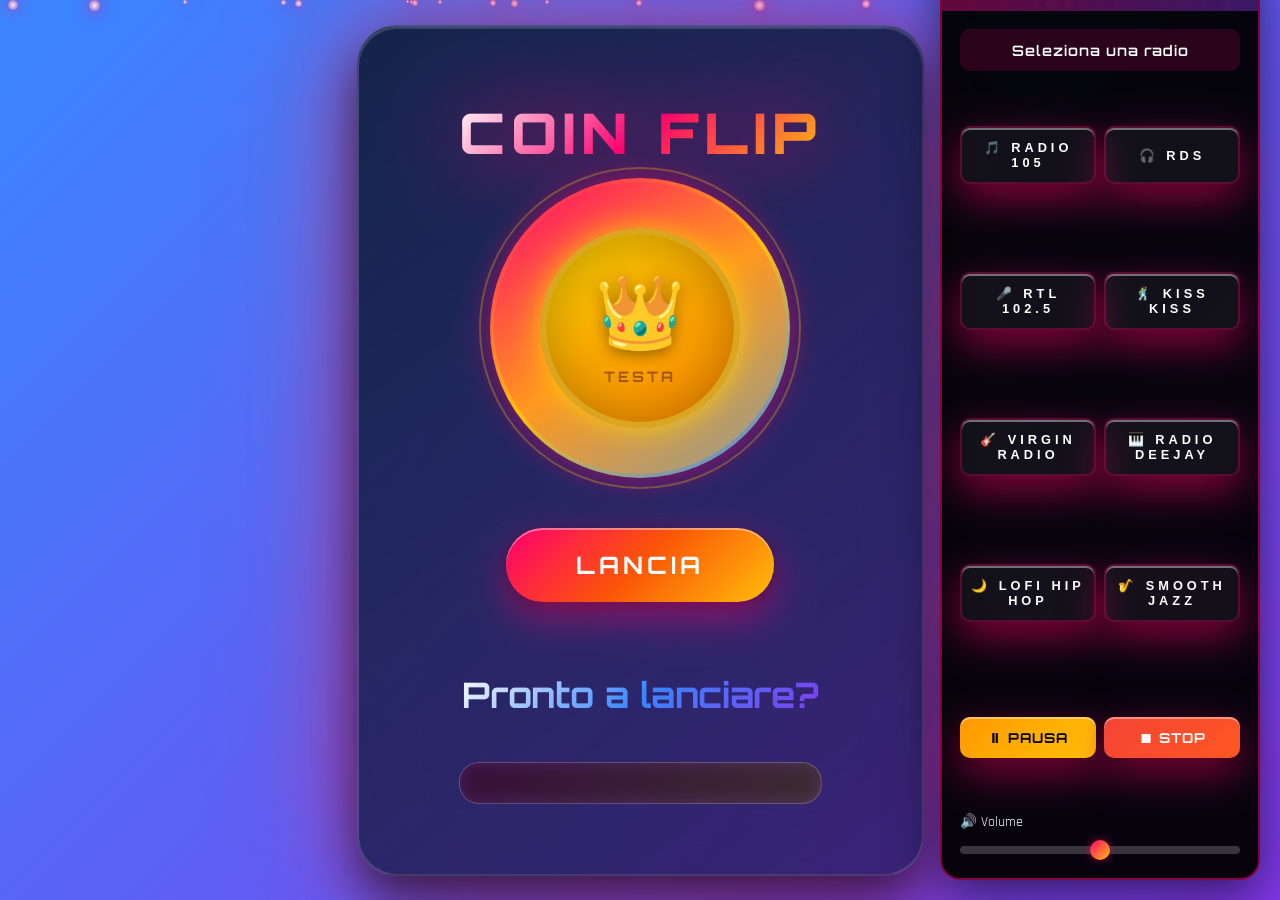
==== commit 0cfcd598: "Radio player con 8 stazioni italiane e internazionali: Radio 105, RDS, RTL, Kiss Kiss, Virgin, Deeja" ====
--- a/index.html
+++ b/index.html
@@ -42,19 +42,34 @@
     <div class="music-player">
         <div class="music-header" onclick="togglePlayer()">
             <span>🎵</span>
-            <span class="music-title">MUSICA</span>
+            <span class="music-title">RADIO PLAYER</span>
             <span id="toggleIcon">▼</span>
         </div>
         <div class="music-body" id="musicBody">
-            <input type="text" id="audioUrl" placeholder="Incolla qui l'URL del file MP3">
-            <button onclick="playAudio()" class="play-btn">▶ PLAY</button>
-            <button onclick="pauseAudio()" class="pause-btn">⏸ PAUSA</button>
-            <button onclick="stopAudio()" class="stop-btn">⏹ STOP</button>
+            <div class="now-playing">
+                <div class="station-name" id="stationName">Seleziona una radio</div>
+            </div>
+            
+            <div class="radio-buttons">
+                <button onclick="playRadio(0)" class="radio-btn">🎵 Radio 105</button>
+                <button onclick="playRadio(1)" class="radio-btn">🎧 RDS</button>
+                <button onclick="playRadio(2)" class="radio-btn">🎤 RTL 102.5</button>
+                <button onclick="playRadio(3)" class="radio-btn">🕺 Kiss Kiss</button>
+                <button onclick="playRadio(4)" class="radio-btn">🎸 Virgin Radio</button>
+                <button onclick="playRadio(5)" class="radio-btn">🎹 Radio Deejay</button>
+                <button onclick="playRadio(6)" class="radio-btn">🌙 Lofi Hip Hop</button>
+                <button onclick="playRadio(7)" class="radio-btn">🎷 Smooth Jazz</button>
+            </div>
+            
+            <div class="audio-controls-main">
+                <button onclick="pauseAudio()" class="control-btn pause">⏸ PAUSA</button>
+                <button onclick="stopAudio()" class="control-btn stop">⏹ STOP</button>
+            </div>
+            
             <div class="volume-box">
-                <label>🔊 Volume:</label>
+                <label>🔊 Volume</label>
                 <input type="range" id="volumeSlider" min="0" max="100" value="50" onchange="changeVolume()">
             </div>
-            <p class="help-text">Cerca "free mp3 download" su Google per trovare file audio</p>
         </div>
     </div>
 
--- a/style.css
+++ b/style.css
@@ -350,28 +350,33 @@
     position: fixed;
     bottom: 20px;
     right: 20px;
-    width: 300px;
-    background: rgba(0, 0, 0, 0.9);
-    border-radius: 15px;
+    width: 320px;
+    background: rgba(0, 0, 0, 0.95);
+    border-radius: 20px;
     border: 2px solid rgba(255, 0, 110, 0.5);
-    box-shadow: 0 10px 40px rgba(0, 0, 0, 0.5);
+    box-shadow: 0 15px 50px rgba(0, 0, 0, 0.6);
     z-index: 100;
 }
 
 .music-header {
-    padding: 12px 15px;
-    background: linear-gradient(135deg, rgba(255, 0, 110, 0.3) 0%, rgba(131, 56, 236, 0.3) 100%);
+    padding: 15px 18px;
+    background: linear-gradient(135deg, rgba(255, 0, 110, 0.4) 0%, rgba(131, 56, 236, 0.4) 100%);
     cursor: pointer;
     display: flex;
     align-items: center;
     gap: 10px;
-    border-radius: 13px 13px 0 0;
-    font-size: 1.3rem;
+    border-radius: 18px 18px 0 0;
+    font-size: 1.4rem;
+    transition: all 0.3s;
+}
+
+.music-header:hover {
+    background: linear-gradient(135deg, rgba(255, 0, 110, 0.5) 0%, rgba(131, 56, 236, 0.5) 100%);
 }
 
 .music-title {
     font-family: 'Orbitron', sans-serif;
-    font-size: 0.85rem;
+    font-size: 0.9rem;
     font-weight: 700;
     color: #fff;
     letter-spacing: 2px;
@@ -380,63 +385,97 @@
 
 #toggleIcon {
     color: #fff;
-    font-size: 0.7rem;
+    font-size: 0.8rem;
     transition: transform 0.3s;
 }
 
 .music-body {
-    padding: 15px;
+    padding: 18px;
 }
 
 .music-body.hidden {
     display: none;
 }
 
-.music-body input[type="text"] {
-    width: 100%;
-    padding: 10px;
-    border: 2px solid rgba(255, 0, 110, 0.4);
-    border-radius: 8px;
-    background: rgba(255, 255, 255, 0.1);
+.now-playing {
+    background: rgba(255, 0, 110, 0.15);
+    padding: 12px;
+    border-radius: 10px;
+    margin-bottom: 15px;
+    text-align: center;
+}
+
+.station-name {
+    font-family: 'Orbitron', sans-serif;
+    font-size: 0.9rem;
     color: #fff;
+    font-weight: 600;
+    letter-spacing: 1px;
+}
+
+.radio-buttons {
+    display: grid;
+    grid-template-columns: 1fr 1fr;
+    gap: 8px;
+    margin-bottom: 15px;
+}
+
+.radio-btn {
+    padding: 12px 8px;
+    font-size: 0.8rem;
+    border: 2px solid rgba(255, 0, 110, 0.3);
+    border-radius: 10px;
+    background: rgba(255, 255, 255, 0.05);
+    color: #fff;
+    cursor: pointer;
+    transition: all 0.3s;
+    font-family: 'Rajdhani', sans-serif;
+    font-weight: 600;
+}
+
+.radio-btn:hover {
+    background: rgba(255, 0, 110, 0.2);
+    border-color: rgba(255, 0, 110, 0.6);
+    transform: translateY(-2px);
+}
+
+.radio-btn.active {
+    background: linear-gradient(135deg, rgba(255, 0, 110, 0.6) 0%, rgba(131, 56, 236, 0.6) 100%);
+    border-color: #ff006e;
+    box-shadow: 0 0 15px rgba(255, 0, 110, 0.5);
+}
+
+.audio-controls-main {
+    display: grid;
+    grid-template-columns: 1fr 1fr;
+    gap: 8px;
+    margin-bottom: 15px;
+}
+
+.control-btn {
+    padding: 12px;
     font-size: 0.85rem;
-    margin-bottom: 10px;
-    outline: none;
-}
-
-.music-body input[type="text"]::placeholder {
-    color: rgba(255, 255, 255, 0.5);
-}
-
-.music-body button {
-    width: 100%;
-    padding: 10px;
-    margin: 5px 0;
-    font-size: 0.9rem;
+    font-weight: 700;
     border: none;
-    border-radius: 8px;
+    border-radius: 10px;
     cursor: pointer;
-    font-weight: 700;
     transition: all 0.3s;
-}
-
-.play-btn {
-    background: linear-gradient(135deg, #00c853, #00e676);
-    color: #fff;
-}
-
-.pausa-btn {
+    font-family: 'Orbitron', sans-serif;
+    letter-spacing: 1px;
+}
+
+.control-btn.pause {
     background: linear-gradient(135deg, #ff9800, #ffc107);
-    color: #fff;
-}
-
-.stop-btn {
+    color: #000;
+}
+
+.control-btn.stop {
     background: linear-gradient(135deg, #f44336, #ff5722);
     color: #fff;
 }
 
-.music-body button:hover {
-    transform: scale(1.02);
+.control-btn:hover {
+    transform: scale(1.05);
 }
 
 .volume-box {
@@ -447,7 +486,8 @@
     display: block;
     color: #fff;
     font-size: 0.85rem;
-    margin-bottom: 5px;
+    margin-bottom: 8px;
+    font-family: 'Rajdhani', sans-serif;
 }
 
 .volume-box input[type="range"] {
@@ -461,17 +501,12 @@
 
 .volume-box input[type="range"]::-webkit-slider-thumb {
     -webkit-appearance: none;
-    width: 18px;
-    height: 18px;
+    width: 20px;
+    height: 20px;
     border-radius: 50%;
     background: linear-gradient(135deg, #ff006e, #ffbe0b);
     cursor: pointer;
-}
-
-.help-text {
-    color: rgba(255, 255, 255, 0.5);
-    font-size: 0.7rem;
-    margin-top: 10px;
+    box-shadow: 0 0 10px rgba(255, 0, 110, 0.5);
 }
 
 @media (max-width: 768px) {
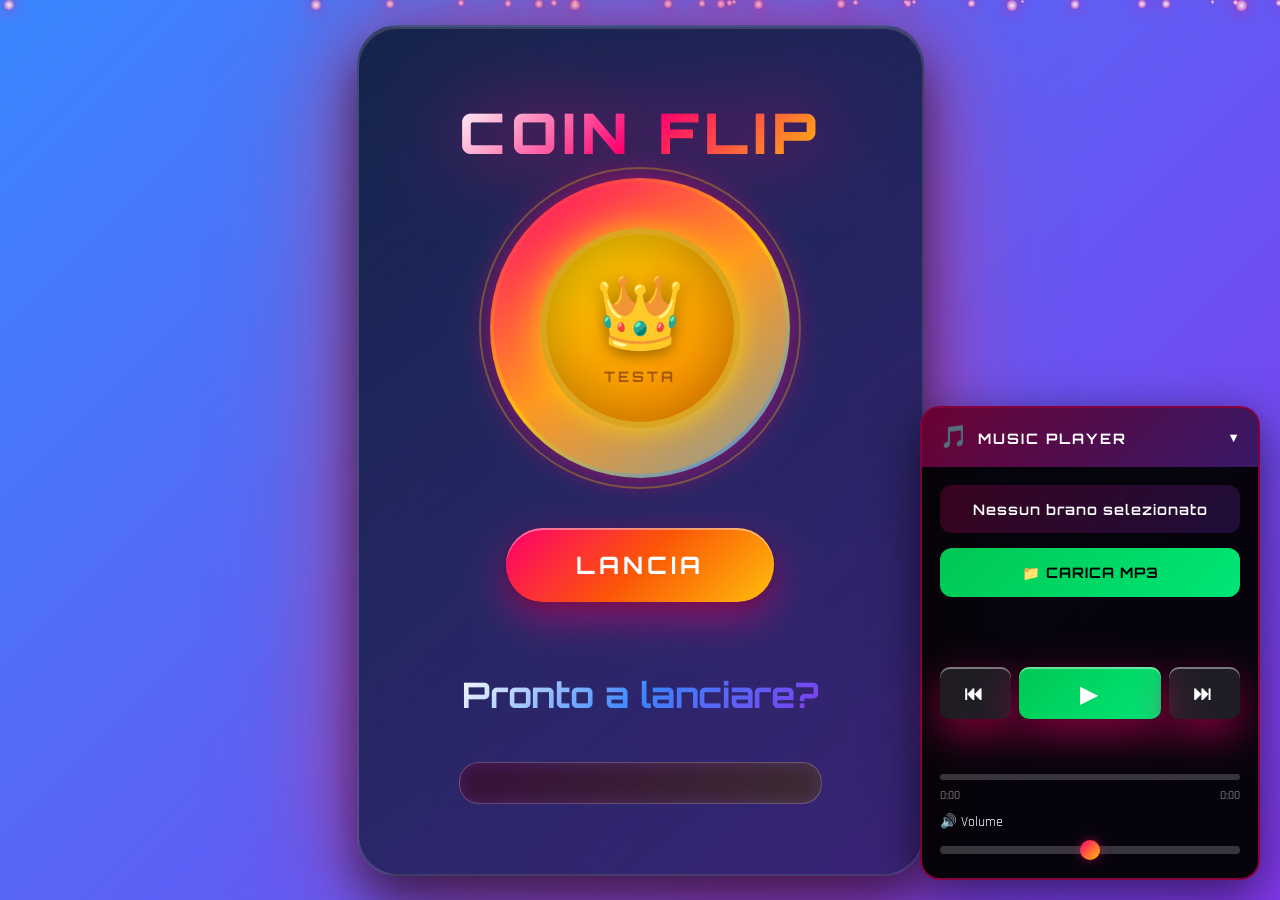
==== commit 41bfd8d1: "Player MP3 locale: carica i tuoi file dal computer, playlist, controlli completi con seek bar" ====
--- a/index.html
+++ b/index.html
@@ -42,28 +42,33 @@
     <div class="music-player">
         <div class="music-header" onclick="togglePlayer()">
             <span>🎵</span>
-            <span class="music-title">RADIO PLAYER</span>
+            <span class="music-title">MUSIC PLAYER</span>
             <span id="toggleIcon">▼</span>
         </div>
         <div class="music-body" id="musicBody">
             <div class="now-playing">
-                <div class="station-name" id="stationName">Seleziona una radio</div>
+                <div class="track-name" id="trackName">Nessun brano selezionato</div>
             </div>
             
-            <div class="radio-buttons">
-                <button onclick="playRadio(0)" class="radio-btn">🎵 Radio 105</button>
-                <button onclick="playRadio(1)" class="radio-btn">🎧 RDS</button>
-                <button onclick="playRadio(2)" class="radio-btn">🎤 RTL 102.5</button>
-                <button onclick="playRadio(3)" class="radio-btn">🕺 Kiss Kiss</button>
-                <button onclick="playRadio(4)" class="radio-btn">🎸 Virgin Radio</button>
-                <button onclick="playRadio(5)" class="radio-btn">🎹 Radio Deejay</button>
-                <button onclick="playRadio(6)" class="radio-btn">🌙 Lofi Hip Hop</button>
-                <button onclick="playRadio(7)" class="radio-btn">🎷 Smooth Jazz</button>
+            <label class="upload-btn">
+                📁 CARICA MP3
+                <input type="file" id="audioFile" accept="audio/*" multiple onchange="handleFiles(event)" hidden>
+            </label>
+            
+            <div class="playlist" id="playlist"></div>
+            
+            <div class="audio-controls-main">
+                <button onclick="previousTrack()" class="control-btn nav">⏮</button>
+                <button onclick="togglePlay()" id="playBtn" class="control-btn play">▶</button>
+                <button onclick="nextTrack()" class="control-btn nav">⏭</button>
             </div>
             
-            <div class="audio-controls-main">
-                <button onclick="pauseAudio()" class="control-btn pause">⏸ PAUSA</button>
-                <button onclick="stopAudio()" class="control-btn stop">⏹ STOP</button>
+            <div class="progress-container">
+                <div class="progress-bar" id="progressBar"></div>
+            </div>
+            <div class="time-info">
+                <span id="currentTime">0:00</span>
+                <span id="duration">0:00</span>
             </div>
             
             <div class="volume-box">
--- a/style.css
+++ b/style.css
@@ -350,7 +350,7 @@
     position: fixed;
     bottom: 20px;
     right: 20px;
-    width: 320px;
+    width: 340px;
     background: rgba(0, 0, 0, 0.95);
     border-radius: 20px;
     border: 2px solid rgba(255, 0, 110, 0.5);
@@ -398,14 +398,14 @@
 }
 
 .now-playing {
-    background: rgba(255, 0, 110, 0.15);
-    padding: 12px;
-    border-radius: 10px;
+    background: linear-gradient(135deg, rgba(255, 0, 110, 0.2) 0%, rgba(131, 56, 236, 0.2) 100%);
+    padding: 15px;
+    border-radius: 12px;
     margin-bottom: 15px;
     text-align: center;
 }
 
-.station-name {
+.track-name {
     font-family: 'Orbitron', sans-serif;
     font-size: 0.9rem;
     color: #fff;
@@ -413,69 +413,125 @@
     letter-spacing: 1px;
 }
 
-.radio-buttons {
+.upload-btn {
+    display: block;
+    width: 100%;
+    padding: 15px;
+    background: linear-gradient(135deg, #00c853, #00e676);
+    color: #000;
+    text-align: center;
+    border-radius: 12px;
+    cursor: pointer;
+    font-family: 'Orbitron', sans-serif;
+    font-size: 0.9rem;
+    font-weight: 700;
+    letter-spacing: 1px;
+    margin-bottom: 15px;
+    transition: all 0.3s;
+}
+
+.upload-btn:hover {
+    transform: scale(1.02);
+    box-shadow: 0 5px 20px rgba(0, 200, 83, 0.4);
+}
+
+.playlist {
+    max-height: 150px;
+    overflow-y: auto;
+    margin-bottom: 15px;
+}
+
+.playlist-item {
+    display: flex;
+    align-items: center;
+    padding: 10px 12px;
+    margin-bottom: 5px;
+    background: rgba(255, 255, 255, 0.05);
+    border-radius: 8px;
+    cursor: pointer;
+    transition: all 0.3s;
+}
+
+.playlist-item:hover {
+    background: rgba(255, 0, 110, 0.2);
+}
+
+.playlist-item.active {
+    background: linear-gradient(135deg, rgba(255, 0, 110, 0.4) 0%, rgba(131, 56, 236, 0.4) 100%);
+    border-left: 3px solid #ff006e;
+}
+
+.track-number {
+    color: rgba(255, 255, 255, 0.5);
+    font-size: 0.8rem;
+    margin-right: 10px;
+    font-family: 'Rajdhani', sans-serif;
+}
+
+.track-title {
+    color: #fff;
+    font-size: 0.85rem;
+    font-family: 'Rajdhani', sans-serif;
+    font-weight: 600;
+}
+
+.audio-controls-main {
     display: grid;
-    grid-template-columns: 1fr 1fr;
+    grid-template-columns: 1fr 2fr 1fr;
     gap: 8px;
     margin-bottom: 15px;
 }
 
-.radio-btn {
-    padding: 12px 8px;
-    font-size: 0.8rem;
-    border: 2px solid rgba(255, 0, 110, 0.3);
-    border-radius: 10px;
-    background: rgba(255, 255, 255, 0.05);
-    color: #fff;
-    cursor: pointer;
-    transition: all 0.3s;
-    font-family: 'Rajdhani', sans-serif;
-    font-weight: 600;
-}
-
-.radio-btn:hover {
-    background: rgba(255, 0, 110, 0.2);
-    border-color: rgba(255, 0, 110, 0.6);
-    transform: translateY(-2px);
-}
-
-.radio-btn.active {
-    background: linear-gradient(135deg, rgba(255, 0, 110, 0.6) 0%, rgba(131, 56, 236, 0.6) 100%);
-    border-color: #ff006e;
-    box-shadow: 0 0 15px rgba(255, 0, 110, 0.5);
-}
-
-.audio-controls-main {
-    display: grid;
-    grid-template-columns: 1fr 1fr;
-    gap: 8px;
-    margin-bottom: 15px;
-}
-
 .control-btn {
     padding: 12px;
-    font-size: 0.85rem;
-    font-weight: 700;
+    font-size: 1.2rem;
     border: none;
     border-radius: 10px;
     cursor: pointer;
     transition: all 0.3s;
-    font-family: 'Orbitron', sans-serif;
-    letter-spacing: 1px;
-}
-
-.control-btn.pause {
-    background: linear-gradient(135deg, #ff9800, #ffc107);
-    color: #000;
-}
-
-.control-btn.stop {
-    background: linear-gradient(135deg, #f44336, #ff5722);
+    display: flex;
+    align-items: center;
+    justify-content: center;
+}
+
+.control-btn.play {
+    background: linear-gradient(135deg, #00c853, #00e676);
+    font-size: 1.4rem;
+}
+
+.control-btn.nav {
+    background: rgba(255, 255, 255, 0.1);
     color: #fff;
 }
 
 .control-btn:hover {
     transform: scale(1.05);
+}
+
+.progress-container {
+    width: 100%;
+    height: 6px;
+    background: rgba(255, 255, 255, 0.2);
+    border-radius: 3px;
+    cursor: pointer;
+    margin-bottom: 8px;
+}
+
+.progress-bar {
+    height: 100%;
+    background: linear-gradient(90deg, #ff006e, #ffbe0b);
+    border-radius: 3px;
+    width: 0%;
+    transition: width 0.1s linear;
+}
+
+.time-info {
+    display: flex;
+    justify-content: space-between;
+    color: rgba(255, 255, 255, 0.6);
+    font-size: 0.75rem;
+    margin-bottom: 10px;
+    font-family: 'Rajdhani', sans-serif;
 }
 
 .volume-box {
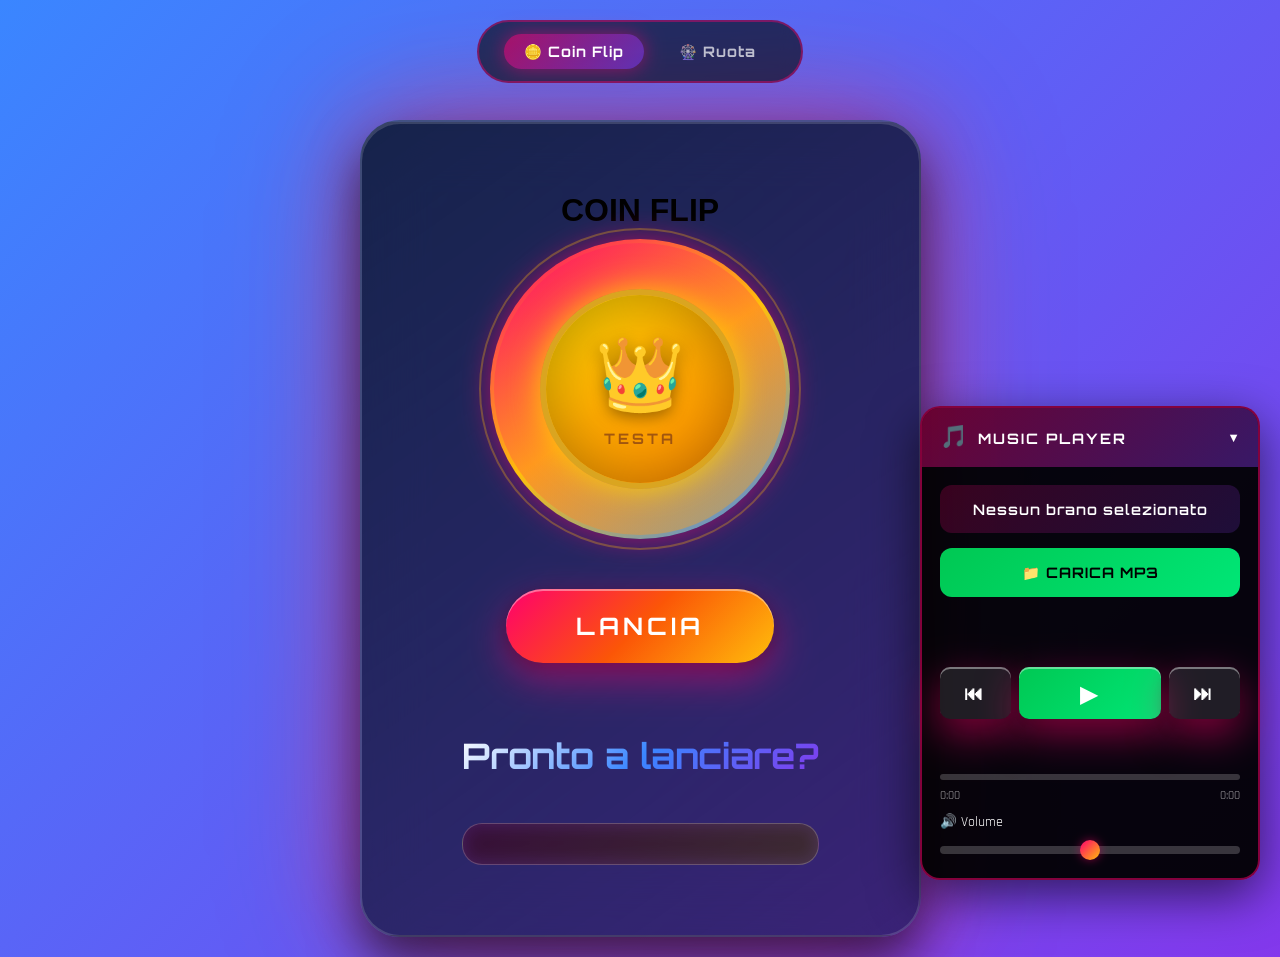
==== commit 9c6a225c: "Rimosse particles, ridisegnate opzioni ruota come tag colorati con X per rimuovere apposta solo al p" ====
--- a/index.html
+++ b/index.html
@@ -7,7 +7,10 @@
     <link rel="stylesheet" href="style.css">
 </head>
 <body>
-    <div class="particles" id="particles"></div>
+    <nav class="nav-bar">
+        <a href="index.html" class="nav-link active">🪙 Coin Flip</a>
+        <a href="wheel.html" class="nav-link">🎡 Ruota</a>
+    </nav>
     
     <div class="container">
         <h1>COIN FLIP</h1>
--- a/style.css
+++ b/style.css
@@ -16,7 +16,9 @@
     background: linear-gradient(-45deg, #ff006e, #fb5607, #ffbe0b, #8338ec, #3a86ff);
     background-size: 400% 400%;
     animation: gradientShift 15s ease infinite;
-    overflow: hidden;
+    overflow-x: hidden;
+    overflow-y: auto;
+    padding-top: 100px;
 }
 
 @keyframes gradientShift {
@@ -38,12 +40,9 @@
         inset 0 2px 0 rgba(255, 255, 255, 0.15);
     border: 2px solid rgba(255, 255, 255, 0.15);
     text-align: center;
-    animation: containerFloat 6s ease-in-out infinite;
-}
-
-@keyframes containerFloat {
-    0%, 100% { transform: translateY(0); }
-    50% { transform: translateY(-10px); }
+    margin: 20px;
+    max-width: 600px;
+}
 }
 
 h1 {
@@ -275,43 +274,6 @@
     50% { filter: drop-shadow(0 0 30px rgba(131, 56, 236, 0.9)); }
 }
 
-.particles {
-    position: fixed;
-    top: 0;
-    left: 0;
-    width: 100%;
-    height: 100%;
-    pointer-events: none;
-    z-index: -1;
-}
-
-.particle {
-    position: absolute;
-    background: radial-gradient(circle, rgba(255, 255, 255, 0.9) 0%, rgba(255, 0, 110, 0.5) 100%);
-    border-radius: 50%;
-    animation: float 20s infinite ease-in-out;
-    box-shadow: 0 0 15px rgba(255, 0, 110, 0.7);
-}
-
-@keyframes float {
-    0%, 100% {
-        transform: translateY(100vh) rotate(0deg) scale(0);
-        opacity: 0;
-    }
-    10% {
-        opacity: 1;
-        transform: translateY(80vh) rotate(180deg) scale(1);
-    }
-    90% {
-        opacity: 1;
-        transform: translateY(-80vh) rotate(540deg) scale(1);
-    }
-    100% {
-        transform: translateY(-100vh) rotate(720deg) scale(0);
-        opacity: 0;
-    }
-}
-
 .stats {
     margin-top: 40px;
     padding: 20px 40px;
@@ -613,3 +575,256 @@
         right: 20px;
     }
 }
+
+.nav-bar {
+    position: fixed;
+    top: 20px;
+    left: 50%;
+    transform: translateX(-50%);
+    display: flex;
+    gap: 15px;
+    z-index: 200;
+    background: rgba(0, 0, 0, 0.6);
+    padding: 12px 25px;
+    border-radius: 50px;
+    border: 2px solid rgba(255, 0, 110, 0.4);
+    backdrop-filter: blur(10px);
+}
+
+.nav-link {
+    font-family: 'Orbitron', sans-serif;
+    font-size: 0.9rem;
+    font-weight: 700;
+    color: rgba(255, 255, 255, 0.7);
+    text-decoration: none;
+    padding: 8px 20px;
+    border-radius: 25px;
+    transition: all 0.3s;
+    letter-spacing: 1px;
+}
+
+.nav-link:hover {
+    color: #fff;
+    background: rgba(255, 0, 110, 0.3);
+}
+
+.nav-link.active {
+    color: #fff;
+    background: linear-gradient(135deg, rgba(255, 0, 110, 0.6) 0%, rgba(131, 56, 236, 0.6) 100%);
+    box-shadow: 0 0 20px rgba(255, 0, 110, 0.5);
+}
+
+.wheel-container {
+    padding: 30px 30px 150px;
+    margin-bottom: 20px;
+    max-width: 700px;
+    width: 95%;
+    animation: none;
+}
+
+.wheel-wrapper {
+    position: relative;
+    display: flex;
+    justify-content: center;
+    margin-bottom: 30px;
+    width: 100%;
+}
+
+#wheelCanvas {
+    filter: drop-shadow(0 0 30px rgba(255, 0, 110, 0.6));
+    max-width: 100%;
+    height: auto;
+}
+
+.pointer {
+    position: absolute;
+    top: -10px;
+    left: 50%;
+    transform: translateX(-50%);
+    font-size: 3rem;
+    color: #fff;
+    text-shadow: 0 0 20px rgba(255, 0, 110, 0.8);
+    z-index: 10;
+}
+
+.wheel-controls {
+    text-align: center;
+}
+
+.input-section {
+    display: flex;
+    gap: 10px;
+    margin-bottom: 15px;
+    max-width: 400px;
+    margin-left: auto;
+    margin-right: auto;
+}
+
+.input-section input {
+    flex: 1;
+    padding: 12px 18px;
+    border: 2px solid rgba(255, 0, 110, 0.4);
+    border-radius: 12px;
+    background: rgba(255, 255, 255, 0.1);
+    color: #fff;
+    font-size: 1rem;
+    font-family: 'Rajdhani', sans-serif;
+    outline: none;
+    transition: all 0.3s;
+}
+
+.input-section input::placeholder {
+    color: rgba(255, 255, 255, 0.5);
+}
+
+.input-section input:focus {
+    border-color: #ff006e;
+    background: rgba(255, 255, 255, 0.15);
+}
+
+.add-btn {
+    padding: 12px 25px;
+    background: linear-gradient(135deg, #06d6a0, #00c853);
+    color: #fff;
+    border: none;
+    border-radius: 12px;
+    font-family: 'Orbitron', sans-serif;
+    font-size: 0.85rem;
+    font-weight: 700;
+    cursor: pointer;
+    transition: all 0.3s;
+    letter-spacing: 1px;
+}
+
+.add-btn:hover {
+    transform: scale(1.05);
+    box-shadow: 0 5px 20px rgba(6, 214, 160, 0.5);
+}
+
+.options-list {
+    display: flex;
+    flex-wrap: wrap;
+    gap: 12px;
+    justify-content: center;
+    margin: 25px auto;
+    max-width: 100%;
+    padding: 10px;
+}
+
+.option-item {
+    display: inline-flex;
+    align-items: center;
+    gap: 8px;
+    padding: 12px 18px;
+    border-radius: 25px;
+    font-family: 'Orbitron', sans-serif;
+    font-size: 0.85rem;
+    font-weight: 600;
+    color: #fff;
+    cursor: pointer;
+    transition: all 0.3s;
+    box-shadow: 0 4px 15px rgba(0, 0, 0, 0.3);
+    position: relative;
+}
+
+.option-item:hover {
+    transform: translateY(-3px) scale(1.05);
+    box-shadow: 0 8px 25px rgba(0, 0, 0, 0.4);
+}
+
+.option-color {
+    width: 8px;
+    height: 8px;
+    border-radius: 50%;
+    background: #fff;
+}
+
+.option-text {
+    color: #fff;
+    font-weight: 600;
+}
+
+.remove-btn {
+    position: absolute;
+    top: -8px;
+    right: -8px;
+    width: 22px;
+    height: 22px;
+    border-radius: 50%;
+    border: 2px solid #fff;
+    background: linear-gradient(135deg, #f44336, #ff5722);
+    color: #fff;
+    font-size: 0.7rem;
+    font-weight: 700;
+    cursor: pointer;
+    transition: all 0.3s;
+    display: flex;
+    align-items: center;
+    justify-content: center;
+    opacity: 0;
+}
+
+.option-item:hover .remove-btn {
+    opacity: 1;
+}
+
+.remove-btn:hover {
+    transform: scale(1.2);
+    box-shadow: 0 0 15px rgba(244, 67, 54, 0.6);
+}
+    color: #fff;
+}
+
+.spin-btn {
+    padding: 20px 60px;
+    background: linear-gradient(135deg, #ff006e 0%, #8338ec 100%);
+    color: #fff;
+    border: none;
+    border-radius: 50px;
+    font-family: 'Orbitron', sans-serif;
+    font-size: 1.5rem;
+    font-weight: 700;
+    cursor: pointer;
+    transition: all 0.3s;
+    letter-spacing: 3px;
+    box-shadow: 0 10px 30px rgba(255, 0, 110, 0.5);
+    margin: 20px 0;
+}
+
+.spin-btn:hover:not(:disabled) {
+    transform: translateY(-5px);
+    box-shadow: 0 15px 40px rgba(255, 0, 110, 0.7);
+}
+
+.spin-btn:disabled {
+    opacity: 0.6;
+    cursor: not-allowed;
+}
+
+.result-display {
+    min-height: 100px;
+    margin-top: 20px;
+}
+
+.result-label {
+    font-family: 'Rajdhani', sans-serif;
+    font-size: 1.2rem;
+    color: rgba(255, 255, 255, 0.7);
+    margin-bottom: 10px;
+}
+
+.result-value {
+    font-family: 'Orbitron', sans-serif;
+    font-size: 2rem;
+    font-weight: 700;
+    background: linear-gradient(135deg, #ffd700 0%, #ffbe0b 50%, #ff006e 100%);
+    -webkit-background-clip: text;
+    -webkit-text-fill-color: transparent;
+    background-clip: text;
+    animation: resultPulse 1s ease-in-out infinite;
+}
+
+@keyframes resultPulse {
+    0%, 100% { filter: drop-shadow(0 0 20px rgba(255, 215, 0, 0.8)); }
+    50% { filter: drop-shadow(0 0 40px rgba(255, 0, 110, 1)); }
+}
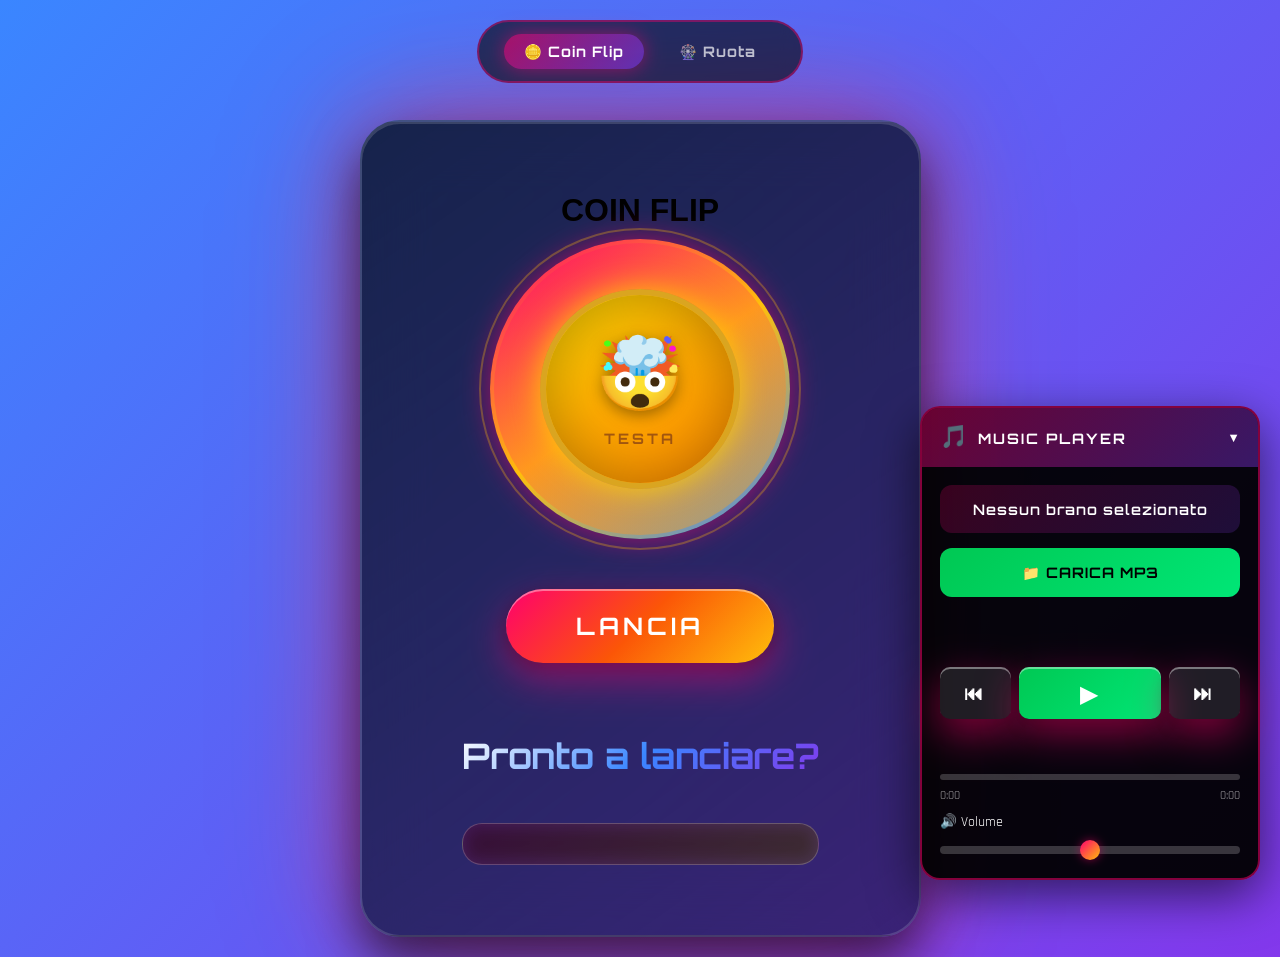
==== commit 08cf2667: "Aggiornamento" ====
--- a/index.html
+++ b/index.html
@@ -20,13 +20,13 @@
             <div class="coin" id="coin">
                 <div class="coin-face coin-head">
                     <div class="coin-inner">
-                        <div class="coin-symbol">👑</div>
+                        <div class="coin-symbol">🤯</div>
                         <div class="coin-label">TESTA</div>
                     </div>
                 </div>
                 <div class="coin-face coin-tail">
                     <div class="coin-inner">
-                        <div class="coin-symbol">🌿</div>
+                        <div class="coin-symbol">❌</div>
                         <div class="coin-label">CROCE</div>
                     </div>
                 </div>
--- a/style.css
+++ b/style.css
@@ -49,7 +49,7 @@
     font-family: 'Orbitron', sans-serif;
     font-size: 3.5rem;
     font-weight: 900;
-    background: linear-gradient(135deg, #fff 0%, #ff006e 50%, #ffbe0b 100%);
+    background: linear-gradient(135deg, #ff006e 0%, #fb5607 25%, #ffbe0b 50%, #8338ec 75%, #3a86ff 100%);
     -webkit-background-clip: text;
     -webkit-text-fill-color: transparent;
     background-clip: text;
@@ -746,22 +746,22 @@
 
 .remove-btn {
     position: absolute;
-    top: -8px;
-    right: -8px;
-    width: 22px;
-    height: 22px;
+    top: -4px;
+    right: -4px;
+    width: 14px;
+    height: 14px;
     border-radius: 50%;
-    border: 2px solid #fff;
-    background: linear-gradient(135deg, #f44336, #ff5722);
-    color: #fff;
-    font-size: 0.7rem;
-    font-weight: 700;
+    border: none;
+    background: rgba(244, 67, 54, 0.8);
+    color: #fff;
+    font-size: 0.5rem;
     cursor: pointer;
     transition: all 0.3s;
     display: flex;
     align-items: center;
     justify-content: center;
     opacity: 0;
+    line-height: 1;
 }
 
 .option-item:hover .remove-btn {
@@ -769,36 +769,8 @@
 }
 
 .remove-btn:hover {
-    transform: scale(1.2);
-    box-shadow: 0 0 15px rgba(244, 67, 54, 0.6);
-}
-    color: #fff;
-}
-
-.spin-btn {
-    padding: 20px 60px;
-    background: linear-gradient(135deg, #ff006e 0%, #8338ec 100%);
-    color: #fff;
-    border: none;
-    border-radius: 50px;
-    font-family: 'Orbitron', sans-serif;
-    font-size: 1.5rem;
-    font-weight: 700;
-    cursor: pointer;
-    transition: all 0.3s;
-    letter-spacing: 3px;
-    box-shadow: 0 10px 30px rgba(255, 0, 110, 0.5);
-    margin: 20px 0;
-}
-
-.spin-btn:hover:not(:disabled) {
-    transform: translateY(-5px);
-    box-shadow: 0 15px 40px rgba(255, 0, 110, 0.7);
-}
-
-.spin-btn:disabled {
-    opacity: 0.6;
-    cursor: not-allowed;
+    transform: scale(1.3);
+    background: #f44336;
 }
 
 .result-display {
